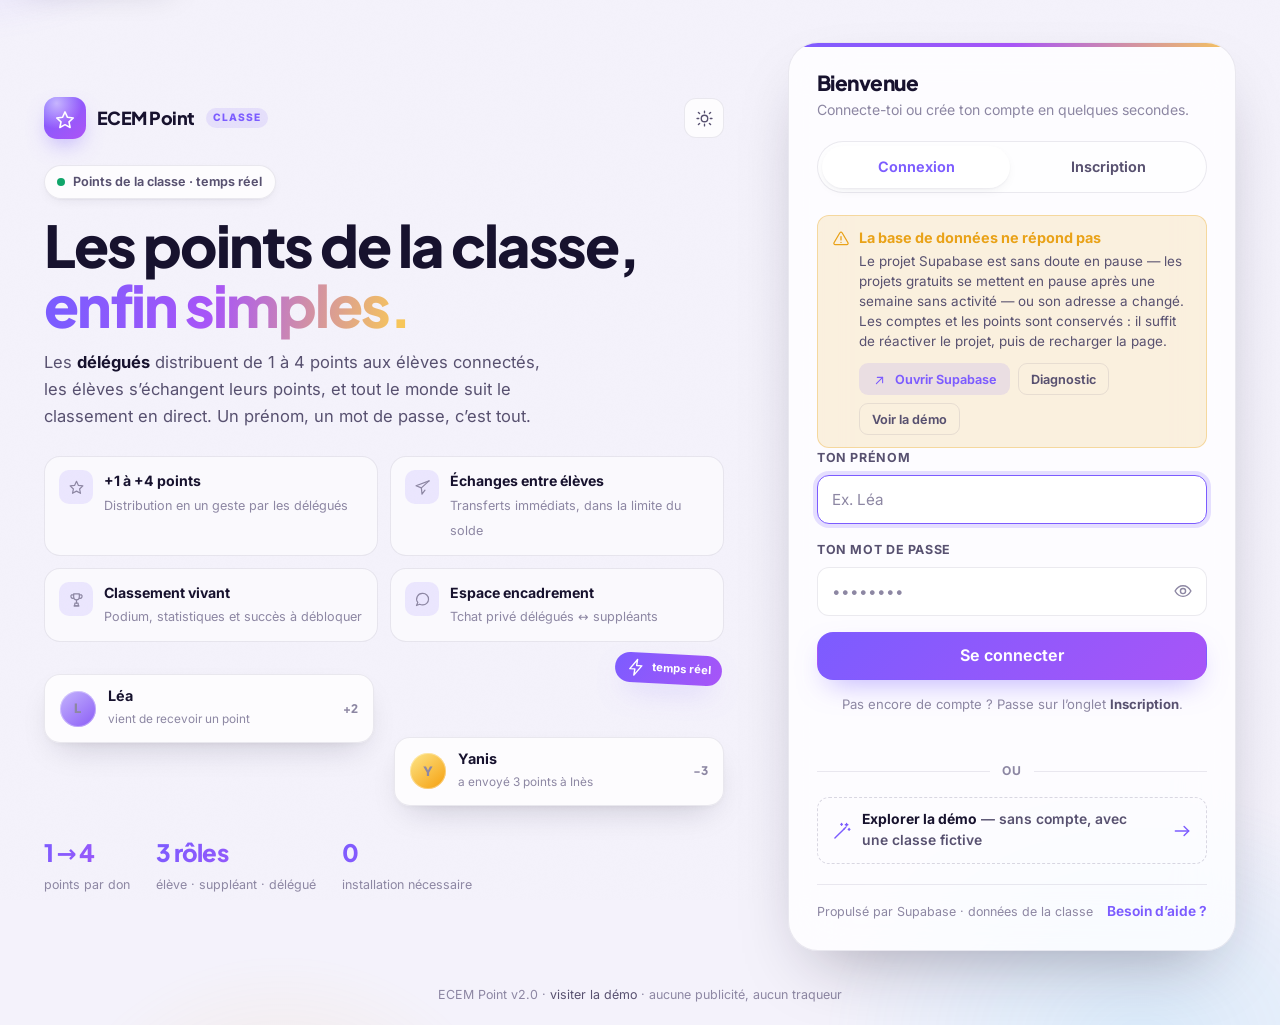
==== index.html @ 2bd84189 "v2.6.0 : onglet Administration (ban, suppression, rôles) + code d'accès admin - 0014 : table admins," ====
<!doctype html>
<html lang="fr">
<head>
<meta charset="utf-8">
<meta name="viewport" content="width=device-width, initial-scale=1, viewport-fit=cover">
<meta name="description" content="ECEM Point — les points de la classe, gérés par les délégués et les suppléants. Connexion et inscription.">
<meta name="theme-color" content="#f6f5fb">
<title>ECEM Point · Connexion</title>
<link rel="manifest" href="manifest.webmanifest?v=2.6.0">
<link rel="icon" href="assets/icons/icon.svg" type="image/svg+xml">
<link rel="icon" href="assets/icons/favicon-32.png" sizes="32x32" type="image/png">
<link rel="apple-touch-icon" href="assets/icons/apple-touch-icon.png">
<link rel="preload" href="assets/fonts/inter-latin-wght.woff2" as="font" type="font/woff2" crossorigin>
<link rel="preload" href="assets/fonts/jakarta-latin-wght.woff2" as="font" type="font/woff2" crossorigin>
<link rel="stylesheet" href="assets/css/style.css?v=2.6.0">
<script>
  /* Thème appliqué avant le premier rendu : pas de flash blanc. */
  (function () {
    try {
      var stored = localStorage.getItem('ecem-theme');
      var mode = stored ? JSON.parse(stored) : 'auto';
      var dark = mode === 'dark' || (mode !== 'light' &&
        window.matchMedia('(prefers-color-scheme: dark)').matches);
      document.documentElement.setAttribute('data-theme', dark ? 'dark' : 'light');
      document.documentElement.setAttribute('data-theme-mode', mode);
    } catch (e) {}
  })();
</script>
</head>

<body class="page-auth">
<a class="skip-link" href="#auth-panel">Aller au formulaire</a>

<div class="auth-wrap">

  <!-- ================================================================== -->
  <!-- Présentation                                                       -->
  <!-- ================================================================== -->
  <aside class="auth-aside">
    <div class="row row--between">
      <a class="brand" href="index.html" aria-label="ECEM Point, accueil">
        <span class="brand-mark" aria-hidden="true"><span data-icon="star"></span></span>
        <span class="brand-name">ECEM&nbsp;Point</span>
        <span class="brand-badge">classe</span>
      </a>
      <button type="button" class="icon-btn" id="btn-theme" aria-label="Changer de thème" title="Thème clair / sombre">
        <span data-icon="sun"></span>
      </button>
    </div>

    <div>
      <span class="auth-eyebrow">
        <span class="live-dot" aria-hidden="true"></span>
        Points de la classe · temps réel
      </span>

      <h1 class="auth-title" style="margin-top:16px">
        Les points de la classe,<br>
        <span class="gradient-text">enfin simples.</span>
      </h1>

      <p class="auth-lede" style="margin-top:14px">
        Les <strong>délégués</strong> distribuent de 1 à 4 points aux élèves connectés,
        les élèves s’échangent leurs points, et tout le monde suit le classement
        en direct. Un prénom, un mot de passe, c’est tout.
      </p>
    </div>

    <div class="auth-features">
      <div class="auth-feature">
        <span class="f-ico" aria-hidden="true"><span data-icon="star"></span></span>
        <div>
          <b>+1 à +4 points</b>
          <span>Distribution en un geste par les délégués</span>
        </div>
      </div>
      <div class="auth-feature">
        <span class="f-ico" aria-hidden="true"><span data-icon="send"></span></span>
        <div>
          <b>Échanges entre élèves</b>
          <span>Transferts immédiats, dans la limite du solde</span>
        </div>
      </div>
      <div class="auth-feature">
        <span class="f-ico" aria-hidden="true"><span data-icon="trophy"></span></span>
        <div>
          <b>Classement vivant</b>
          <span>Podium, statistiques et succès à débloquer</span>
        </div>
      </div>
      <div class="auth-feature">
        <span class="f-ico" aria-hidden="true"><span data-icon="chat"></span></span>
        <div>
          <b>Espace encadrement</b>
          <span>Tchat privé délégués ↔ suppléants</span>
        </div>
      </div>
    </div>

    <div class="auth-showcase" aria-hidden="true">
      <span class="showcase-badge">
        <span data-icon="zap"></span> temps réel
      </span>
      <div class="showcase-card">
        <span class="avatar" style="background:linear-gradient(140deg,#c4b5fd,#8b5cf6)">L</span>
        <div>
          <b>Léa</b>
          <span>vient de recevoir un point</span>
        </div>
        <span class="showcase-pts">+2</span>
      </div>
      <div class="showcase-card">
        <span class="avatar" style="background:linear-gradient(140deg,#fde68a,#f59e0b)">Y</span>
        <div>
          <b>Yanis</b>
          <span>a envoyé 3 points à Inès</span>
        </div>
        <span class="showcase-pts">−3</span>
      </div>
    </div>

    <div class="auth-stats">
      <div class="auth-stat"><b>1 → 4</b><span>points par don</span></div>
      <div class="auth-stat"><b>3 rôles</b><span>élève · suppléant · délégué</span></div>
      <div class="auth-stat"><b>0</b><span>installation nécessaire</span></div>
    </div>
  </aside>

  <!-- ================================================================== -->
  <!-- Connexion / inscription                                            -->
  <!-- ================================================================== -->
  <section class="auth-panel" id="auth-panel" aria-labelledby="panel-title">
    <div class="auth-panel-head">
      <h2 id="panel-title">Bienvenue</h2>
      <p>Connecte-toi ou crée ton compte en quelques secondes.</p>
    </div>

    <div class="tabs" role="tablist" aria-label="Connexion ou inscription">
      <button type="button" id="tab-login" class="tab is-active" role="tab"
              aria-selected="true" aria-controls="form-login">Connexion</button>
      <button type="button" id="tab-signup" class="tab" role="tab"
              aria-selected="false" aria-controls="form-signup">Inscription</button>
    </div>

    <!-- État de la base de données (masqué si tout va bien) -->
    <div id="backend-alert" class="is-hidden" aria-live="polite"></div>

    <!-- ---------------- Connexion ---------------- -->
    <form id="form-login" class="auth-form" novalidate>
      <div class="field">
        <label for="login-prenom">Ton prénom</label>
        <input id="login-prenom" name="prenom" type="text" autocomplete="username"
               placeholder="Ex. Léa" maxlength="24" required>
      </div>

      <div class="field">
        <label for="login-password">Ton mot de passe</label>
        <div class="field-with-eye">
          <input id="login-password" name="password" type="password"
                 autocomplete="current-password" placeholder="••••••••" required>
          <button type="button" class="eye" data-target="login-password"
                  aria-label="Afficher le mot de passe"><span data-icon="eye"></span></button>
        </div>
      </div>

      <button type="submit" class="btn btn-primary btn-block btn-lg" id="btn-login">
        <span class="btn-label">Se connecter</span>
      </button>

      <p class="hint" style="text-align:center;margin-top:14px">
        Pas encore de compte&nbsp;? Passe sur l’onglet <strong>Inscription</strong>.
      </p>
    </form>

    <!-- ---------------- Inscription ---------------- -->
    <form id="form-signup" class="auth-form is-hidden" novalidate>
      <div class="field">
        <label for="signup-prenom">Ton prénom</label>
        <input id="signup-prenom" name="prenom" type="text" autocomplete="nickname"
               placeholder="Ex. Yanis" maxlength="24" required>
        <p class="hint">Il est unique dans la classe&nbsp;: c’est ton identifiant de connexion.</p>
      </div>

      <fieldset class="role-picker field">
        <legend>Je m’inscris comme</legend>
        <div class="role-grid">
          <label class="role-option">
            <input type="radio" name="role" value="eleve" checked>
            <span class="role-ico" aria-hidden="true"><span data-icon="user"></span></span>
            <span class="role-body">
              <span class="role-title">Élève</span>
              <span class="role-sub">reçoit, envoie et échange des points</span>
            </span>
          </label>

          <label class="role-option">
            <input type="radio" name="role" value="suppleant">
            <span class="role-ico" aria-hidden="true"><span data-icon="shield"></span></span>
            <span class="role-body">
              <span class="role-title">Suppléant</span>
              <span class="role-sub">suivi de la classe + tchat de l’encadrement</span>
            </span>
          </label>

          <label class="role-option">
            <input type="radio" name="role" value="delegue">
            <span class="role-ico" aria-hidden="true"><span data-icon="crown"></span></span>
            <span class="role-body">
              <span class="role-title">Délégué</span>
              <span class="role-sub">donne et retire les points + tchat</span>
            </span>
          </label>
        </div>
      </fieldset>

      <div class="field">
        <label for="signup-password" id="signup-password-label">Mot de passe</label>
        <div class="field-with-eye">
          <input id="signup-password" name="password" type="password"
                 autocomplete="new-password" placeholder="••••••••" minlength="6" required>
          <button type="button" class="eye" data-target="signup-password"
                  aria-label="Afficher le mot de passe"><span data-icon="eye"></span></button>
        </div>
        <div class="strength" id="signup-strength" aria-hidden="true">
          <span></span><span></span><span></span><span></span>
        </div>
        <p class="hint" id="signup-password-help">
          Choisis un mot de passe de 6&nbsp;caractères minimum.
        </p>
      </div>

      <div id="signup-staff-note" class="notice is-hidden">
        <span data-icon="key" aria-hidden="true"></span>
        <span>
          <strong>Compte à responsabilité.</strong>
          Le mot de passe attendu ici est le <span id="signup-staff-word">code</span>
          confidentiel remis par la classe. Il peut servir à <strong>plusieurs
          personnes</strong> et devient aussi ton mot de passe personnel.
        </span>
      </div>

      <button type="submit" class="btn btn-primary btn-block btn-lg" id="btn-signup">
        <span class="btn-label">Créer mon compte</span>
      </button>
    </form>

    <!-- Erreur / information -->
    <div id="auth-alert" class="alert alert--info is-hidden" role="alert" aria-live="polite"></div>

    <p class="auth-status" id="auth-status" aria-live="polite"></p>

    <div class="auth-divider">ou</div>

    <button type="button" class="auth-demo" id="btn-demo">
      <span data-icon="wand" aria-hidden="true"></span>
      <span><b>Explorer la démo</b> — sans compte, avec une classe fictive</span>
      <span class="spacer"></span>
      <span data-icon="arrow-right" aria-hidden="true"></span>
    </button>

    <div class="auth-foot">
      <span>Propulsé par Supabase · données de la classe</span>
      <button type="button" class="link" id="btn-help">Besoin d’aide&nbsp;?</button>
    </div>
  </section>
</div>

<p class="auth-copy">
  ECEM Point v2.0 · <a href="app.html?demo=1">visiter la démo</a> · aucune publicité, aucun traqueur
</p>

<noscript>
  <p style="padding:24px;font-family:system-ui">Ce site a besoin de JavaScript.</p>
</noscript>

<script src="assets/vendor/supabase.js?v=2.6.0"></script>
<script src="assets/js/config.js?v=2.6.0"></script>
<script src="assets/js/health.js?v=2.6.0"></script>
<script src="assets/js/theme.js?v=2.6.0"></script>
<script src="assets/js/icons.js?v=2.6.0"></script>
<script src="assets/js/ui.js?v=2.6.0"></script>
<script src="assets/js/db.js?v=2.6.0"></script>
<script src="assets/js/auth.js?v=2.6.0"></script>
<script src="assets/js/pwa.js?v=2.6.0"></script>
</body>
</html>
---- assets/css/style.css ----
/* ============================================================================
 * ECEM Point — feuille de style unique (v2)
 * ----------------------------------------------------------------------------
 * Design system maison : polices variables locales, thème clair / sombre,
 * surfaces en verre, dégradés doux, micro-animations. Aucun framework.
 *
 *  1. Polices                 8. Coquille de l'application
 *  2. Jetons de design        9. Tableau de bord
 *  3. Base                   10. Liste d'élèves
 *  4. Utilitaires            11. Classement
 *  5. Boutons & contrôles    12. Statistiques & graphiques
 *  6. Champs                 13. Succès
 *  7. Page de connexion      14. Historique · 15. Tchat · 16. Profil
 *                            17. Modales, toasts, palette · 18. Responsive
 * ==========================================================================*/

/* --------------------------------------------------------------------------
 * 1. Polices
 * ----------------------------------------------------------------------- */
@font-face {
  font-family: 'Inter';
  font-style: normal;
  font-weight: 100 900;
  font-display: swap;
  src: url('../fonts/inter-latin-wght.woff2') format('woff2');
  unicode-range: U+0000-00FF, U+0131, U+0152-0153, U+02BB-02BC, U+02C6, U+02DA,
    U+02DC, U+0304, U+0308, U+0329, U+2000-206F, U+20AC, U+2122, U+2191, U+2193,
    U+2212, U+2215, U+FEFF, U+FFFD;
}
@font-face {
  font-family: 'Inter';
  font-style: normal;
  font-weight: 100 900;
  font-display: swap;
  src: url('../fonts/inter-latin-ext-wght.woff2') format('woff2');
  unicode-range: U+0100-02BA, U+02BD-02C5, U+02C7-02CC, U+02CE-02D7, U+02DD-02FF,
    U+0304, U+0308, U+0329, U+1D00-1DBF, U+1E00-1E9F, U+1EF2-1EFF, U+2020,
    U+20A0-20AB, U+20AD-20C0, U+2113, U+2C60-2C7F, U+A720-A7FF;
}
@font-face {
  font-family: 'Jakarta';
  font-style: normal;
  font-weight: 200 800;
  font-display: swap;
  src: url('../fonts/jakarta-latin-wght.woff2') format('woff2');
  unicode-range: U+0000-00FF, U+0131, U+0152-0153, U+02BB-02BC, U+02C6, U+02DA,
    U+02DC, U+0304, U+0308, U+0329, U+2000-206F, U+20AC, U+2122, U+2191, U+2193,
    U+2212, U+2215, U+FEFF, U+FFFD;
}
@font-face {
  font-family: 'Jakarta';
  font-style: normal;
  font-weight: 200 800;
  font-display: swap;
  src: url('../fonts/jakarta-latin-ext-wght.woff2') format('woff2');
  unicode-range: U+0100-02BA, U+02BD-02C5, U+02C7-02CC, U+02CE-02D7, U+02DD-02FF,
    U+0304, U+0308, U+0329, U+1D00-1DBF, U+1E00-1E9F, U+1EF2-1EFF, U+2020,
    U+20A0-20AB, U+20AD-20C0, U+2113, U+2C60-2C7F, U+A720-A7FF;
}

/* --------------------------------------------------------------------------
 * 2. Jetons de design
 * ----------------------------------------------------------------------- */
:root {
  --font-sans: 'Inter', system-ui, -apple-system, 'Segoe UI', Roboto, 'Helvetica Neue', Arial, sans-serif;
  --font-display: 'Jakarta', 'Inter', system-ui, -apple-system, 'Segoe UI', sans-serif;

  --bg: #f4f2fb;
  --bg-deep: #ece9f8;
  --surface: rgba(255, 255, 255, .78);
  --surface-solid: #ffffff;
  --surface-2: rgba(255, 255, 255, .55);
  --surface-3: rgba(247, 245, 255, .9);
  --border: rgba(34, 24, 76, .09);
  --border-strong: rgba(34, 24, 76, .16);

  --text: #17122e;
  --text-soft: #585170;
  --text-faint: #8d87a3;

  --accent: #7c5cff;
  --accent-2: #a855f7;
  --accent-3: #38bdf8;
  --accent-soft: rgba(124, 92, 255, .12);
  --accent-softer: rgba(124, 92, 255, .07);
  --accent-ink: #ffffff;

  --gold: #e9a218;
  --gold-bright: #f7c65a;
  --gold-soft: rgba(233, 162, 24, .14);

  --green: #10a56a;
  --green-soft: rgba(16, 165, 106, .12);
  --red: #e5484d;
  --red-soft: rgba(229, 72, 77, .11);
  --blue: #2f7de1;
  --blue-soft: rgba(47, 125, 225, .11);
  --rose: #e8558f;
  --rose-soft: rgba(232, 85, 143, .12);

  --radius-xs: 9px;
  --radius-sm: 12px;
  --radius: 16px;
  --radius-lg: 22px;
  --radius-xl: 30px;
  --radius-full: 999px;

  --shadow-xs: 0 1px 2px rgba(23, 18, 46, .05);
  --shadow-sm: 0 1px 2px rgba(23, 18, 46, .04), 0 4px 14px -6px rgba(23, 18, 46, .12);
  --shadow: 0 2px 4px rgba(23, 18, 46, .03), 0 14px 34px -14px rgba(23, 18, 46, .22);
  --shadow-lg: 0 30px 70px -28px rgba(23, 18, 46, .38);
  --shadow-accent: 0 12px 30px -12px rgba(124, 92, 255, .6);
  --ring: 0 0 0 4px rgba(124, 92, 255, .18);

  --sidebar-w: 274px;
  --max-w: 1220px;
  --ease: cubic-bezier(.22, .8, .32, 1);
  --ease-out: cubic-bezier(.16, 1, .3, 1);

  --skel: rgba(23, 18, 46, .07);
  color-scheme: light;
}

[data-theme="dark"] {
  --bg: #080714;
  --bg-deep: #0d0b1d;
  --surface: rgba(24, 21, 45, .72);
  --surface-solid: #15122b;
  --surface-2: rgba(32, 28, 58, .55);
  --surface-3: rgba(30, 26, 54, .8);
  --border: rgba(255, 255, 255, .08);
  --border-strong: rgba(255, 255, 255, .16);

  --text: #f3f0ff;
  --text-soft: #a9a3c6;
  --text-faint: #7d769e;

  --accent: #9d80ff;
  --accent-2: #c084fc;
  --accent-3: #4cc9f0;
  --accent-soft: rgba(157, 128, 255, .16);
  --accent-softer: rgba(157, 128, 255, .08);

  --gold: #f6bd52;
  --gold-bright: #ffd479;
  --gold-soft: rgba(246, 189, 82, .14);

  --green: #34d399;
  --green-soft: rgba(52, 211, 153, .13);
  --red: #fb7185;
  --red-soft: rgba(251, 113, 133, .13);
  --blue: #60a5fa;
  --blue-soft: rgba(96, 165, 250, .13);
  --rose: #f472b6;
  --rose-soft: rgba(244, 114, 182, .13);

  --shadow-xs: 0 1px 2px rgba(0, 0, 0, .4);
  --shadow-sm: 0 1px 2px rgba(0, 0, 0, .3), 0 6px 18px -8px rgba(0, 0, 0, .6);
  --shadow: 0 18px 40px -18px rgba(0, 0, 0, .8);
  --shadow-lg: 0 40px 80px -30px rgba(0, 0, 0, .9);
  --shadow-accent: 0 16px 34px -16px rgba(157, 128, 255, .7);
  --ring: 0 0 0 4px rgba(157, 128, 255, .22);
  --skel: rgba(255, 255, 255, .07);
  color-scheme: dark;
}

/* --------------------------------------------------------------------------
 * 3. Base
 * ----------------------------------------------------------------------- */
*, *::before, *::after { box-sizing: border-box; }

html { -webkit-text-size-adjust: 100%; scroll-behavior: smooth; }

html, body { margin: 0; padding: 0; min-height: 100%; }

body {
  font-family: var(--font-sans);
  font-size: 16px;
  line-height: 1.55;
  color: var(--text);
  background: var(--bg);
  -webkit-font-smoothing: antialiased;
  -moz-osx-font-smoothing: grayscale;
  text-rendering: optimizeLegibility;
  overflow-x: hidden;
}

/* Aurore de fond, très discrète, qui respire lentement. */
body::before {
  content: "";
  position: fixed;
  inset: -20vmax;
  z-index: -2;
  background:
    radial-gradient(38vmax 30vmax at 12% 4%, rgba(124, 92, 255, .30), transparent 62%),
    radial-gradient(34vmax 28vmax at 88% 0%, rgba(236, 72, 153, .16), transparent 60%),
    radial-gradient(40vmax 32vmax at 78% 92%, rgba(56, 189, 248, .14), transparent 62%),
    radial-gradient(30vmax 26vmax at 30% 100%, rgba(245, 185, 74, .14), transparent 60%);
  filter: blur(6px);
  animation: aurora 26s ease-in-out infinite alternate;
  pointer-events: none;
}

[data-theme="dark"] body::before {
  background:
    radial-gradient(38vmax 30vmax at 10% 0%, rgba(109, 74, 255, .34), transparent 62%),
    radial-gradient(34vmax 28vmax at 92% 4%, rgba(192, 38, 211, .20), transparent 60%),
    radial-gradient(40vmax 32vmax at 80% 96%, rgba(14, 165, 233, .16), transparent 62%),
    radial-gradient(30vmax 26vmax at 26% 100%, rgba(245, 158, 11, .10), transparent 60%);
}

/* Grain léger : casse les dégradés et donne de la matière. */
body::after {
  content: "";
  position: fixed;
  inset: 0;
  z-index: -1;
  pointer-events: none;
  opacity: .30;
  background-image: url("data:image/svg+xml,%3Csvg xmlns='http://www.w3.org/2000/svg' width='140' height='140'%3E%3Cfilter id='n'%3E%3CfeTurbulence type='fractalNoise' baseFrequency='.85' numOctaves='2' stitchTiles='stitch'/%3E%3CfeColorMatrix type='saturate' values='0'/%3E%3C/filter%3E%3Crect width='140' height='140' filter='url(%23n)' opacity='.045'/%3E%3C/svg%3E");
}

@keyframes aurora {
  0%   { transform: translate3d(0, 0, 0) scale(1); }
  50%  { transform: translate3d(2%, -1.5%, 0) scale(1.05); }
  100% { transform: translate3d(-2%, 1.5%, 0) scale(1.02); }
}

h1, h2, h3, h4 {
  margin: 0;
  font-family: var(--font-display);
  line-height: 1.16;
  letter-spacing: -.025em;
  font-weight: 800;
  text-wrap: balance;
}

p { margin: 0; }
a { color: var(--accent); text-decoration: none; }
a:hover { text-decoration: underline; text-underline-offset: 3px; }
img, svg { vertical-align: middle; }
button, input, select, textarea { font: inherit; color: inherit; }
ul, ol { margin: 0; padding: 0; list-style: none; }

::selection { background: var(--accent); color: #fff; }

:focus-visible {
  outline: 2px solid var(--accent);
  outline-offset: 2px;
  border-radius: 6px;
}

/* Barres de défilement discrètes */
* { scrollbar-width: thin; scrollbar-color: var(--border-strong) transparent; }
*::-webkit-scrollbar { width: 10px; height: 10px; }
*::-webkit-scrollbar-thumb {
  background: var(--border-strong);
  border-radius: 99px;
  border: 3px solid transparent;
  background-clip: content-box;
}
*::-webkit-scrollbar-track { background: transparent; }

/* --------------------------------------------------------------------------
 * 4. Utilitaires
 * ----------------------------------------------------------------------- */
.ico { flex: none; display: inline-block; }

.is-hidden, [hidden] { display: none !important; }

.sr-only {
  position: absolute; width: 1px; height: 1px; padding: 0; margin: -1px;
  overflow: hidden; clip: rect(0 0 0 0); white-space: nowrap; border: 0;
}

.skip-link {
  position: absolute; left: 12px; top: -60px; z-index: 999;
  background: var(--surface-solid); color: var(--text);
  border: 1px solid var(--border); border-radius: var(--radius-sm);
  padding: 10px 16px; box-shadow: var(--shadow); transition: top .2s var(--ease);
}
.skip-link:focus { top: 12px; }

.gradient-text {
  background: linear-gradient(100deg, var(--accent) 6%, var(--accent-2) 46%, var(--gold-bright) 96%);
  -webkit-background-clip: text;
  background-clip: text;
  color: transparent;
}

.sub { color: var(--text-soft); font-size: .94rem; }
.faint { color: var(--text-faint); font-size: .84rem; }
.tnum { font-variant-numeric: tabular-nums; }
.nowrap { white-space: nowrap; }
.center { text-align: center; }
.muted { color: var(--text-faint); }

.row { display: flex; align-items: center; gap: 10px; flex-wrap: wrap; }
.row--between { justify-content: space-between; }
.stack { display: grid; gap: 16px; }
.spacer { flex: 1 1 auto; }

.grid { display: grid; gap: 18px; }
.grid--2 { grid-template-columns: repeat(auto-fit, minmax(300px, 1fr)); }
.grid--3 { grid-template-columns: repeat(auto-fit, minmax(240px, 1fr)); }
.grid--4 { grid-template-columns: repeat(auto-fit, minmax(190px, 1fr)); }

.reveal { animation: rise .5s var(--ease-out) both; }
.reveal:nth-child(2) { animation-delay: .04s; }
.reveal:nth-child(3) { animation-delay: .08s; }
.reveal:nth-child(4) { animation-delay: .12s; }
.reveal:nth-child(5) { animation-delay: .16s; }
.reveal:nth-child(6) { animation-delay: .2s; }

@keyframes rise {
  from { opacity: 0; transform: translateY(12px); }
  to   { opacity: 1; transform: translateY(0); }
}
@keyframes pop {
  0% { transform: scale(1); }
  35% { transform: scale(1.16); }
  100% { transform: scale(1); }
}
.is-popping { animation: pop .55s var(--ease-out); }

@keyframes spin { to { transform: rotate(360deg); } }
@keyframes pulse-ring {
  0%   { box-shadow: 0 0 0 0 rgba(16, 165, 106, .55); }
  70%  { box-shadow: 0 0 0 7px rgba(16, 165, 106, 0); }
  100% { box-shadow: 0 0 0 0 rgba(16, 165, 106, 0); }
}
@keyframes shimmer {
  from { background-position: -220% 0; }
  to   { background-position: 220% 0; }
}
@keyframes float-y {
  0%, 100% { transform: translateY(0); }
  50%      { transform: translateY(-9px); }
}

/* --------------------------------------------------------------------------
 * 5. Boutons & contrôles
 * ----------------------------------------------------------------------- */
.btn {
  --btn-bg: var(--surface-solid);
  --btn-fg: var(--text);
  --btn-bd: var(--border);
  appearance: none;
  display: inline-flex;
  align-items: center;
  justify-content: center;
  gap: 8px;
  border: 1px solid var(--btn-bd);
  background: var(--btn-bg);
  color: var(--btn-fg);
  border-radius: var(--radius-sm);
  padding: 11px 18px;
  font-weight: 650;
  font-size: .92rem;
  line-height: 1.1;
  cursor: pointer;
  white-space: nowrap;
  transition: transform .16s var(--ease), box-shadow .2s var(--ease),
              background .2s var(--ease), border-color .2s var(--ease), opacity .2s;
  -webkit-tap-highlight-color: transparent;
}
.btn:hover:not(:disabled) { transform: translateY(-1px); box-shadow: var(--shadow); }
.btn:active:not(:disabled) { transform: translateY(0) scale(.985); }
.btn:disabled { opacity: .45; cursor: not-allowed; }
.btn .ico { width: 18px; height: 18px; }

.btn-primary {
  --btn-bg: linear-gradient(135deg, var(--accent) 0%, var(--accent-2) 100%);
  --btn-fg: #fff;
  --btn-bd: transparent;
  box-shadow: var(--shadow-accent);
}
.btn-primary:hover:not(:disabled) {
  filter: brightness(1.06) saturate(1.05);
  box-shadow: 0 18px 36px -14px rgba(124, 92, 255, .7);
}

.btn-gold {
  --btn-bg: linear-gradient(135deg, var(--gold-bright), var(--gold));
  --btn-fg: #3a2604;
  --btn-bd: transparent;
  box-shadow: 0 10px 26px -12px rgba(233, 162, 24, .7);
}
.btn-soft {
  --btn-bg: var(--accent-soft);
  --btn-fg: var(--accent);
  --btn-bd: transparent;
}
.btn-soft:hover:not(:disabled) { background: var(--accent-soft); box-shadow: var(--shadow-sm); }
.btn-ghost {
  --btn-bg: transparent;
  --btn-bd: var(--border);
  --btn-fg: var(--text-soft);
}
.btn-ghost:hover:not(:disabled) { background: var(--surface-2); color: var(--text); }
.btn-danger {
  --btn-bg: var(--red);
  --btn-fg: #fff;
  --btn-bd: transparent;
}
.btn-danger:hover:not(:disabled) { box-shadow: 0 14px 30px -14px rgba(229, 72, 77, .7); }
.btn-block { width: 100%; }
.btn-sm { padding: 8px 13px; font-size: .84rem; border-radius: var(--radius-xs); }
.btn-lg { padding: 14px 24px; font-size: 1rem; border-radius: var(--radius); }
.btn.is-busy { pointer-events: none; opacity: .7; }
.btn.is-busy::after {
  content: "";
  width: 15px; height: 15px; border-radius: 50%;
  border: 2px solid currentColor; border-top-color: transparent;
  animation: spin .7s linear infinite;
}

.icon-btn {
  display: inline-grid;
  place-items: center;
  width: 40px; height: 40px;
  border: 1px solid var(--border);
  background: var(--surface);
  color: var(--text-soft);
  border-radius: var(--radius-sm);
  cursor: pointer;
  transition: all .18s var(--ease);
  position: relative;
  flex: none;
}
.icon-btn:hover { color: var(--text); background: var(--surface-solid); box-shadow: var(--shadow-sm); transform: translateY(-1px); }
.icon-btn:active { transform: translateY(0) scale(.96); }
.icon-btn .ico { width: 19px; height: 19px; }

.link {
  border: 0; background: none; padding: 0; cursor: pointer;
  color: var(--accent); font-weight: 650; font-size: .86rem;
  display: inline-flex; align-items: center; gap: 4px;
}
.link:hover { text-decoration: underline; text-underline-offset: 3px; }

/* Pastilles */
.pill {
  display: inline-flex; align-items: center; gap: 6px;
  border-radius: var(--radius-full);
  padding: 4px 11px;
  font-size: .76rem; font-weight: 700; letter-spacing: .01em;
  background: var(--accent-soft); color: var(--accent);
  border: 1px solid transparent;
  white-space: nowrap;
}
.pill .ico { width: 14px; height: 14px; }
.pill--gold { background: var(--gold-soft); color: var(--gold); }
.pill--green { background: var(--green-soft); color: var(--green); }
.pill--red { background: var(--red-soft); color: var(--red); }
.pill--blue { background: var(--blue-soft); color: var(--blue); }
.pill--muted { background: var(--surface-2); color: var(--text-faint); border-color: var(--border); }
.pill--ghost { background: transparent; border-color: var(--border); color: var(--text-soft); }

.role {
  display: inline-flex; align-items: center; gap: 5px;
  font-size: .72rem; font-weight: 700; letter-spacing: .04em; text-transform: uppercase;
  padding: 3px 9px; border-radius: var(--radius-full); white-space: nowrap;
}
.role--eleve     { background: var(--blue-soft);  color: var(--blue); }
.role--suppleant { background: var(--gold-soft);  color: var(--gold); }
.role--delegue   { background: var(--accent-soft); color: var(--accent); }

/* Avatars */
.avatar {
  width: 42px; height: 42px; flex: none;
  border-radius: 50%;
  display: grid; place-items: center;
  font-weight: 800; font-size: 1rem; line-height: 1;
  letter-spacing: .01em;
  color: #241a4d;
  background: linear-gradient(135deg, #ddd6fe, #a78bfa);
  box-shadow: inset 0 0 0 1px rgba(255, 255, 255, .35);
  user-select: none;
  overflow: hidden;
}

/* Pastille de présence */
.dot {
  width: 8px; height: 8px; border-radius: 50%;
  background: var(--text-faint); opacity: .55;
  display: inline-block; flex: none;
  transition: background .3s ease, opacity .3s ease;
}
.dot.is-online {
  background: var(--green); opacity: 1;
  animation: pulse-ring 2.4s infinite;
}
.presence-label {
  display: inline-flex; align-items: center; gap: 6px;
  font-size: .8rem; color: var(--text-faint);
}

/* Interrupteur */
.switch { display: inline-flex; align-items: center; gap: 10px; cursor: pointer; user-select: none; }
.switch input { position: absolute; opacity: 0; width: 1px; height: 1px; }
.switch-track {
  width: 42px; height: 24px; border-radius: 99px; flex: none;
  background: var(--border-strong); position: relative;
  transition: background .22s var(--ease);
}
.switch-track::after {
  content: ""; position: absolute; top: 3px; left: 3px;
  width: 18px; height: 18px; border-radius: 50%;
  background: #fff; box-shadow: 0 1px 3px rgba(0, 0, 0, .28);
  transition: transform .22s var(--ease);
}
.switch input:checked + .switch-track { background: linear-gradient(135deg, var(--accent), var(--accent-2)); }
.switch input:checked + .switch-track::after { transform: translateX(18px); }
.switch input:focus-visible + .switch-track { box-shadow: var(--ring); }
.switch-label { font-size: .9rem; color: var(--text-soft); }

/* Contrôle segmenté */
.segmented {
  display: inline-flex; gap: 3px; padding: 4px;
  background: var(--surface-2); border: 1px solid var(--border);
  border-radius: var(--radius-sm);
}
.seg-btn {
  border: 0; background: transparent; cursor: pointer;
  padding: 7px 14px; border-radius: 9px;
  font-size: .85rem; font-weight: 650; color: var(--text-soft);
  transition: all .18s var(--ease); white-space: nowrap;
}
.seg-btn:hover { color: var(--text); }
.seg-btn.is-active {
  background: var(--surface-solid); color: var(--accent);
  box-shadow: var(--shadow-sm);
}

/* Chips */
.chips { display: flex; gap: 8px; flex-wrap: wrap; }
.chip {
  border: 1px solid var(--border);
  background: var(--surface);
  color: var(--text-soft);
  border-radius: var(--radius-full);
  padding: 7px 14px;
  font-size: .85rem; font-weight: 600;
  cursor: pointer;
  transition: all .18s var(--ease);
  display: inline-flex; align-items: center; gap: 6px;
}
.chip:hover { color: var(--text); border-color: var(--border-strong); transform: translateY(-1px); }
.chip.is-active {
  background: var(--accent); border-color: transparent; color: #fff;
  box-shadow: var(--shadow-accent);
}
.chip .count {
  font-size: .72rem; padding: 1px 6px; border-radius: 99px;
  background: rgba(0, 0, 0, .08); font-variant-numeric: tabular-nums;
}
.chip.is-active .count { background: rgba(255, 255, 255, .22); }

/* --------------------------------------------------------------------------
 * 6. Champs
 * ----------------------------------------------------------------------- */
.field { display: grid; gap: 7px; margin-bottom: 16px; }
.field > label, .field > legend, .label {
  display: block;
  font-size: .78rem;
  font-weight: 700;
  letter-spacing: .05em;
  text-transform: uppercase;
  color: var(--text-soft);
}
.field-row { display: grid; grid-template-columns: 1fr 1fr; gap: 14px; }

input[type="text"], input[type="password"], input[type="search"],
input[type="number"], input[type="email"], select, textarea {
  width: 100%;
  padding: 12px 14px;
  background: var(--surface-solid);
  border: 1.5px solid var(--border);
  border-radius: var(--radius-sm);
  color: var(--text);
  font-size: .95rem;
  transition: border-color .18s var(--ease), box-shadow .18s var(--ease), background .18s;
  -webkit-appearance: none;
  appearance: none;
}
[data-theme="dark"] input, [data-theme="dark"] select, [data-theme="dark"] textarea {
  background: rgba(255, 255, 255, .04);
}
input::placeholder, textarea::placeholder { color: var(--text-faint); }
input:hover:not(:focus), select:hover:not(:focus), textarea:hover:not(:focus) { border-color: var(--border-strong); }
input:focus, select:focus, textarea:focus {
  outline: none;
  border-color: var(--accent);
  box-shadow: var(--ring);
  background: var(--surface-solid);
}
input[type="number"] { font-variant-numeric: tabular-nums; text-align: center; }
textarea { resize: vertical; min-height: 96px; line-height: 1.5; }

.search {
  position: relative; flex: 1 1 240px; min-width: 180px;
}
.search .ico {
  position: absolute; left: 13px; top: 50%; transform: translateY(-50%);
  width: 17px; height: 17px; color: var(--text-faint); pointer-events: none;
}
.search input { padding-left: 40px; border-radius: var(--radius-full); background: var(--surface); }
.search input:focus { background: var(--surface-solid); }

.field-with-eye { position: relative; }
.field-with-eye input { padding-right: 50px; }
.eye {
  position: absolute; right: 6px; top: 50%; transform: translateY(-50%);
  border: 0; background: transparent; color: var(--text-faint);
  padding: 8px; border-radius: 9px; cursor: pointer; line-height: 0;
  transition: all .16s;
}
.eye:hover { color: var(--accent); background: var(--accent-soft); }

.hint { font-size: .82rem; color: var(--text-faint); }
.hint strong { color: var(--text-soft); }

/* Force du mot de passe */
.strength { display: flex; gap: 4px; margin-top: 8px; }
.strength span {
  height: 4px; flex: 1; border-radius: 99px; background: var(--border);
  transition: background .3s ease;
}
.strength.s1 span:nth-child(1) { background: var(--red); }
.strength.s2 span:nth-child(-n+2) { background: var(--gold); }
.strength.s3 span:nth-child(-n+3) { background: var(--green); }
.strength.s4 span { background: var(--green); }

.notice {
  display: flex; gap: 10px; align-items: flex-start;
  background: var(--gold-soft);
  border: 1px solid rgba(233, 162, 24, .28);
  color: var(--text-soft);
  border-radius: var(--radius-sm);
  padding: 12px 14px;
  font-size: .87rem;
  line-height: 1.5;
}
.notice .ico { color: var(--gold); margin-top: 1px; }
.notice strong { color: var(--text); }

.alert {
  border-radius: var(--radius-sm);
  padding: 12px 14px;
  font-size: .88rem;
  border: 1px solid transparent;
  display: flex; gap: 9px; align-items: flex-start;
}
.alert .ico { margin-top: 2px; flex: none; }
.alert--error { background: var(--red-soft); border-color: rgba(229, 72, 77, .25); color: var(--red); }
.alert--info  { background: var(--blue-soft); border-color: rgba(47, 125, 225, .25); color: var(--blue); }
.alert--ok    { background: var(--green-soft); border-color: rgba(16, 165, 106, .25); color: var(--green); }
.alert--warn  { background: var(--gold-soft); border-color: rgba(233, 162, 24, .32); color: var(--gold); }

.alert-body { display: flex; flex-direction: column; gap: 3px; min-width: 0; }
.alert-title { font-size: .9rem; line-height: 1.35; }
.alert-text { font-size: .84rem; line-height: 1.5; color: var(--text-soft); }
.alert-actions { display: flex; flex-wrap: wrap; gap: 8px; margin-top: 9px; }
.alert-actions .btn { height: 32px; padding: 0 12px; font-size: .79rem; }
.alert-actions .btn .ico { width: 15px; height: 15px; }

/* Diagnostic de connexion (fenêtre) */
.diag {
  border: 1px solid var(--border);
  border-radius: var(--radius-sm);
  overflow: hidden;
  background: var(--surface-2);
}
.diag-row {
  display: flex; align-items: baseline; justify-content: space-between;
  gap: 14px; padding: 9px 13px; font-size: .83rem;
}
.diag-row + .diag-row { border-top: 1px solid var(--border); }
.diag-key { color: var(--text-soft); flex: none; }
.diag-val { font-weight: 600; text-align: right; word-break: break-word; }
.diag-val.is-ok { color: var(--green); }
.diag-val.is-bad { color: var(--red); }
.diag-text { margin-top: 14px; font-size: .87rem; color: var(--text-soft); line-height: 1.55; }
.diag-steps {
  margin: 10px 0 0 18px; padding: 0;
  font-size: .85rem; color: var(--text-soft); line-height: 1.6;
  display: grid; gap: 4px;
}

/* --------------------------------------------------------------------------
 * 7. Surfaces
 * ----------------------------------------------------------------------- */
.card {
  background: var(--surface);
  -webkit-backdrop-filter: blur(18px) saturate(140%);
  backdrop-filter: blur(18px) saturate(140%);
  border: 1px solid var(--border);
  border-radius: var(--radius-lg);
  box-shadow: var(--shadow-sm);
  padding: 22px;
}

.panel {
  background: var(--surface);
  -webkit-backdrop-filter: blur(18px) saturate(140%);
  backdrop-filter: blur(18px) saturate(140%);
  border: 1px solid var(--border);
  border-radius: var(--radius-lg);
  box-shadow: var(--shadow-sm);
  overflow: hidden;
}
.panel-head {
  display: flex; align-items: center; gap: 12px; justify-content: space-between;
  padding: 18px 22px 12px;
}
.panel-head--bordered { border-bottom: 1px solid var(--border); padding-bottom: 16px; }
.panel-title {
  display: flex; align-items: center; gap: 9px;
  font-family: var(--font-display);
  font-size: 1.02rem; font-weight: 800; letter-spacing: -.02em;
}
.panel-title .ico { color: var(--accent); width: 19px; height: 19px; }
.panel-sub { font-size: .84rem; color: var(--text-faint); margin-top: 2px; }
.panel-body { padding: 0 22px 20px; }
.panel-body--flush { padding: 0 8px 10px; }

.view-head { margin-bottom: 22px; display: flex; align-items: flex-end; justify-content: space-between; gap: 16px; flex-wrap: wrap; }
.view-head h2 { font-size: clamp(1.5rem, 2.6vw, 2rem); }
.view-head .sub { margin-top: 4px; max-width: 60ch; }

.empty {
  text-align: center;
  padding: 46px 22px;
  color: var(--text-faint);
  border: 1.5px dashed var(--border-strong);
  border-radius: var(--radius-lg);
  background: var(--surface-2);
  display: grid; gap: 8px; justify-items: center;
}
.empty-ico {
  width: 52px; height: 52px; border-radius: 50%;
  display: grid; place-items: center;
  background: var(--accent-soft); color: var(--accent);
  margin-bottom: 4px;
}
.empty-ico .ico { width: 24px; height: 24px; }
.empty-title { font-weight: 750; color: var(--text); font-size: .98rem; }
.empty-text { font-size: .9rem; max-width: 46ch; }

.skeleton {
  border-radius: var(--radius-lg);
  background: linear-gradient(100deg, var(--skel) 20%, transparent 40%, var(--skel) 60%);
  background-size: 220% 100%;
  animation: shimmer 1.5s linear infinite;
}
.sk-line { height: 12px; border-radius: 99px; margin-bottom: 10px; }
.sk-line.w40 { width: 40%; }
.sk-line.w60 { width: 60%; }
.sk-line.w80 { width: 80%; }
.sk-block { height: 92px; }
.sk-card { height: 150px; }

/* --------------------------------------------------------------------------
 * 8. Page de connexion
 * ----------------------------------------------------------------------- */
.page-auth {
  min-height: 100vh;
  min-height: 100dvh;
  color: var(--text);
}

.auth-wrap {
  width: min(1240px, 100%);
  margin: 0 auto;
  padding: 42px 24px 34px;
  display: grid;
  grid-template-columns: minmax(0, 1.08fr) minmax(0, 448px);
  gap: clamp(28px, 5vw, 68px);
  align-items: center;
  min-height: calc(100vh - 58px);
  min-height: calc(100dvh - 58px);
}

.auth-aside { display: grid; gap: 26px; align-content: center; }

.brand {
  display: inline-flex; align-items: center; gap: 11px;
  color: inherit; text-decoration: none;
}
.brand:hover { text-decoration: none; }
.brand-mark {
  width: 42px; height: 42px; border-radius: 13px;
  display: grid; place-items: center;
  background: linear-gradient(140deg, var(--accent) 10%, var(--accent-2) 90%);
  color: #fff;
  box-shadow: 0 10px 24px -10px rgba(124, 92, 255, .8);
  flex: none;
  position: relative;
  overflow: hidden;
}
.brand-mark::after {
  content: ""; position: absolute; inset: 0;
  background: radial-gradient(circle at 30% 15%, rgba(255, 255, 255, .55), transparent 55%);
}
.brand-mark .ico { width: 22px; height: 22px; position: relative; z-index: 1; }
.brand-name {
  font-family: var(--font-display);
  font-weight: 800; font-size: 1.12rem; letter-spacing: -.03em;
}
.brand-badge {
  font-size: .64rem; font-weight: 800; letter-spacing: .1em; text-transform: uppercase;
  padding: 2px 7px; border-radius: 99px;
  background: var(--accent-soft); color: var(--accent);
}

.auth-eyebrow {
  display: inline-flex; align-items: center; gap: 8px;
  padding: 6px 13px 6px 8px;
  border-radius: var(--radius-full);
  background: var(--surface);
  border: 1px solid var(--border);
  box-shadow: var(--shadow-sm);
  font-size: .79rem; font-weight: 650; color: var(--text-soft);
  width: fit-content;
}
.auth-eyebrow .live-dot {
  width: 8px; height: 8px; border-radius: 50%; background: var(--green);
  animation: pulse-ring 2.4s infinite; margin-left: 4px;
}

.auth-title {
  font-size: clamp(2.3rem, 5.2vw, 3.6rem);
  letter-spacing: -.035em;
  line-height: 1.04;
  margin: 0;
}
.auth-lede {
  font-size: 1.03rem;
  color: var(--text-soft);
  max-width: 50ch;
  line-height: 1.65;
}
.auth-lede strong { color: var(--text); font-weight: 700; }

.auth-features { display: grid; grid-template-columns: repeat(2, minmax(0, 1fr)); gap: 12px; }
.auth-feature {
  display: flex; gap: 11px; align-items: flex-start;
  padding: 13px 14px;
  border-radius: var(--radius);
  background: var(--surface-2);
  border: 1px solid var(--border);
  transition: transform .2s var(--ease), border-color .2s;
}
.auth-feature:hover { transform: translateY(-2px); border-color: var(--border-strong); }
.auth-feature .f-ico {
  width: 34px; height: 34px; border-radius: 10px; flex: none;
  display: grid; place-items: center;
  background: var(--accent-soft); color: var(--accent);
}
.auth-feature .f-ico .ico { width: 17px; height: 17px; }
.auth-feature b { display: block; font-size: .88rem; font-weight: 700; }
.auth-feature span { font-size: .79rem; color: var(--text-faint); line-height: 1.4; }

.auth-stats { display: flex; gap: 26px; flex-wrap: wrap; }
.auth-stat b {
  display: block; font-family: var(--font-display);
  font-size: 1.5rem; font-weight: 800; letter-spacing: -.03em;
  background: linear-gradient(120deg, var(--accent), var(--accent-2));
  -webkit-background-clip: text; background-clip: text; color: transparent;
}
.auth-stat span { font-size: .78rem; color: var(--text-faint); }

/* Carte de connexion */
.auth-panel {
  background: var(--surface);
  -webkit-backdrop-filter: blur(26px) saturate(150%);
  backdrop-filter: blur(26px) saturate(150%);
  border: 1px solid var(--border);
  border-radius: var(--radius-xl);
  box-shadow: var(--shadow-lg);
  padding: 28px;
  position: relative;
  overflow: hidden;
}
.auth-panel::before {
  content: ""; position: absolute; inset: 0 0 auto; height: 4px;
  background: linear-gradient(90deg, var(--accent), var(--accent-2), var(--gold-bright));
}
.auth-panel-head { margin-bottom: 20px; }
.auth-panel-head h2 { font-size: 1.3rem; }
.auth-panel-head p { font-size: .88rem; color: var(--text-faint); margin-top: 4px; }

.tabs {
  display: grid; grid-template-columns: 1fr 1fr; gap: 4px;
  background: var(--surface-2);
  border: 1px solid var(--border);
  padding: 4px; border-radius: var(--radius-full);
  margin-bottom: 22px;
}
.tab {
  border: 0; background: transparent; cursor: pointer;
  font-weight: 650; font-size: .9rem; color: var(--text-soft);
  padding: 10px 14px; border-radius: var(--radius-full);
  transition: all .2s var(--ease);
}
.tab:hover { color: var(--text); }
.tab.is-active {
  background: var(--surface-solid); color: var(--accent);
  box-shadow: var(--shadow-sm);
}

.auth-form { display: block; }

.role-picker { border: 0; padding: 0; margin: 0 0 16px; }
.role-grid { display: grid; gap: 8px; }
.role-option {
  display: flex; align-items: flex-start; gap: 11px;
  border: 1.5px solid var(--border);
  border-radius: var(--radius-sm);
  padding: 11px 13px;
  cursor: pointer;
  background: var(--surface-2);
  transition: all .18s var(--ease);
}
.role-option:hover { border-color: var(--border-strong); background: var(--surface-solid); }
.role-option input {
  margin: 3px 0 0; width: 16px; height: 16px; flex: none;
  accent-color: var(--accent);
}
.role-option:has(input:checked) {
  border-color: var(--accent);
  background: var(--accent-softer);
  box-shadow: 0 0 0 3px var(--accent-soft);
}
.role-option .role-ico {
  width: 30px; height: 30px; border-radius: 9px; flex: none;
  display: grid; place-items: center;
  background: var(--surface-solid); color: var(--accent);
  border: 1px solid var(--border);
}
.role-option .role-ico .ico { width: 16px; height: 16px; }
.role-body { display: grid; gap: 1px; }
.role-title { font-weight: 700; font-size: .9rem; }
.role-sub { font-size: .78rem; color: var(--text-faint); line-height: 1.35; }

.auth-divider {
  display: flex; align-items: center; gap: 12px;
  color: var(--text-faint); font-size: .76rem;
  text-transform: uppercase; letter-spacing: .08em; font-weight: 700;
  margin: 20px 0 16px;
}
.auth-divider::before, .auth-divider::after {
  content: ""; height: 1px; flex: 1; background: var(--border);
}

.auth-demo {
  display: flex; align-items: center; gap: 10px;
  width: 100%; padding: 11px 14px;
  border: 1.5px dashed var(--border-strong);
  background: transparent;
  border-radius: var(--radius-sm);
  color: var(--text-soft);
  font-size: .87rem; font-weight: 600;
  cursor: pointer;
  transition: all .18s var(--ease);
  text-align: left;
}
.auth-demo:hover { border-color: var(--accent); color: var(--accent); background: var(--accent-softer); }
.auth-demo .ico { color: var(--accent); }
.auth-demo b { color: var(--text); }

.auth-foot {
  display: flex; align-items: center; justify-content: space-between; gap: 12px;
  flex-wrap: wrap; font-size: .78rem; color: var(--text-faint);
  margin-top: 20px; padding-top: 16px; border-top: 1px solid var(--border);
}
.auth-status {
  margin-top: 12px; font-size: .82rem; color: var(--text-faint);
  text-align: center; min-height: 1.2em;
}
.auth-copy {
  text-align: center; color: var(--text-faint); font-size: .78rem;
  padding: 0 18px 20px;
}
.auth-copy a { color: var(--text-soft); }

/* Aperçu flottant (grands écrans) */
.auth-showcase {
  position: relative;
  padding: 6px 0 2px;
}
.showcase-card {
  display: flex; align-items: center; gap: 12px;
  background: var(--surface);
  border: 1px solid var(--border);
  border-radius: var(--radius);
  padding: 12px 15px;
  box-shadow: var(--shadow);
  width: min(100%, 330px);
  animation: float-y 7s ease-in-out infinite;
}
.showcase-card + .showcase-card { margin-top: -6px; margin-left: auto; animation-delay: -3.5s; }
.showcase-card .avatar { width: 36px; height: 36px; font-size: .82rem; }
.showcase-card b { font-size: .9rem; display: block; line-height: 1.25; }
.showcase-card span { font-size: .74rem; color: var(--text-faint); }
.showcase-pts {
  margin-left: auto; font-weight: 800; font-family: var(--font-display);
  color: var(--gold); font-size: 1.05rem;
}
.showcase-badge {
  position: absolute; right: 2px; top: -14px;
  display: inline-flex; align-items: center; gap: 6px;
  background: linear-gradient(120deg, var(--accent), var(--accent-2));
  color: #fff; font-size: .7rem; font-weight: 700;
  padding: 5px 11px; border-radius: 99px;
  box-shadow: var(--shadow-accent);
  transform: rotate(3deg);
}

/* --------------------------------------------------------------------------
 * 9. Coquille de l'application
 * ----------------------------------------------------------------------- */
.page-app { background: var(--bg); }

.app-shell {
  display: grid;
  grid-template-columns: var(--sidebar-w) minmax(0, 1fr);
  min-height: 100vh;
  min-height: 100dvh;
}

/* --- Barre latérale ----------------------------------------------------- */
.sidebar {
  position: sticky; top: 0; align-self: start;
  height: 100vh; height: 100dvh;
  display: flex; flex-direction: column;
  gap: 18px;
  padding: 22px 16px 16px;
  border-right: 1px solid var(--border);
  background: linear-gradient(180deg, var(--surface) 0%, var(--surface-2) 100%);
  -webkit-backdrop-filter: blur(22px);
  backdrop-filter: blur(22px);
  z-index: 40;
  overflow-y: auto;
}
.sidebar .brand { padding: 4px 8px 0; }
.sidebar .brand-name { font-size: 1.06rem; }

.side-nav { display: grid; gap: 3px; }
.nav-label {
  font-size: .68rem; font-weight: 800; letter-spacing: .12em;
  text-transform: uppercase; color: var(--text-faint);
  padding: 14px 12px 6px;
}
.nav-item {
  display: flex; align-items: center; gap: 11px;
  padding: 10px 12px;
  border-radius: var(--radius-sm);
  border: 1px solid transparent;
  background: transparent;
  color: var(--text-soft);
  font-size: .91rem; font-weight: 600;
  cursor: pointer;
  text-align: left;
  width: 100%;
  transition: all .17s var(--ease);
  position: relative;
}
.nav-item .ico { width: 19px; height: 19px; color: var(--text-faint); transition: color .17s; }
.nav-item:hover { background: var(--surface-solid); color: var(--text); }
.nav-item:hover .ico { color: var(--accent); }
.nav-item.is-active {
  background: linear-gradient(100deg, var(--accent-soft), transparent 130%);
  color: var(--accent);
  font-weight: 700;
  border-color: rgba(124, 92, 255, .18);
}
.nav-item.is-active .ico { color: var(--accent); }
.nav-item.is-active::before {
  content: ""; position: absolute; left: -16px; top: 50%; transform: translateY(-50%);
  width: 3px; height: 20px; border-radius: 0 4px 4px 0;
  background: linear-gradient(180deg, var(--accent), var(--accent-2));
}
.nav-count {
  margin-left: auto; font-size: .72rem; font-weight: 700;
  background: var(--accent-soft); color: var(--accent);
  padding: 1px 7px; border-radius: 99px;
}
.nav-item.is-active .nav-count { background: var(--accent); color: #fff; }

.sidebar-foot { margin-top: auto; display: grid; gap: 10px; }

.side-user {
  display: flex; align-items: center; gap: 11px;
  padding: 11px 12px;
  background: var(--surface-solid);
  border: 1px solid var(--border);
  border-radius: var(--radius);
  box-shadow: var(--shadow-xs);
}
.side-user .avatar { width: 38px; height: 38px; font-size: .82rem; }
.side-user-body { min-width: 0; flex: 1; }
.side-user-name {
  font-weight: 750; font-size: .9rem; line-height: 1.25;
  white-space: nowrap; overflow: hidden; text-overflow: ellipsis;
}
.side-user-meta { font-size: .74rem; color: var(--text-faint); display: flex; align-items: center; gap: 6px; }

.side-status {
  display: flex; align-items: center; justify-content: space-between; gap: 8px;
  font-size: .72rem; color: var(--text-faint);
  padding: 0 4px;
}
.side-status .live {
  display: inline-flex; align-items: center; gap: 6px;
}
.side-status .live .dot { background: var(--green); opacity: 1; animation: pulse-ring 2.4s infinite; }
.side-status .live.is-off .dot { background: var(--gold); animation: none; }

.side-tools { display: flex; gap: 6px; }
.side-tools .icon-btn { flex: 1; height: 36px; }

.side-avatar-btn { padding: 0; border: 0; background: none; cursor: pointer; display: block; }

/* --- Zone principale ---------------------------------------------------- */
.app-body { min-width: 0; display: flex; flex-direction: column; }

/* Le voile de la barre latérale ne sert qu'aux petits écrans. S'il reste
 * affiché sur grand écran, il occupe une cellule de la grille et repousse
 * toute la colonne principale sous la barre latérale. */
.sidebar-scrim { display: none; }

@media (min-width: 1024px) {
  .sidebar { grid-column: 1; grid-row: 1; }
  .app-body { grid-column: 2; grid-row: 1; }
}

.topbar {
  position: sticky; top: 0; z-index: 30;
  padding: 12px 26px;
  display: flex; align-items: center; gap: 14px;
  background: var(--bg);
  background: color-mix(in srgb, var(--bg) 72%, transparent);
  -webkit-backdrop-filter: blur(18px) saturate(140%);
  backdrop-filter: blur(18px) saturate(140%);
  border-bottom: 1px solid var(--border);
}
.topbar-title {
  font-family: var(--font-display);
  font-weight: 800; font-size: 1.02rem; letter-spacing: -.02em;
  display: flex; align-items: center; gap: 9px;
}
.topbar-title .ico { color: var(--accent); width: 19px; height: 19px; }
.topbar-actions { margin-left: auto; display: flex; align-items: center; gap: 8px; }

.points-pill {
  display: inline-flex; align-items: center; gap: 7px;
  padding: 6px 13px;
  border-radius: var(--radius-full);
  background: linear-gradient(120deg, var(--gold-bright), var(--gold));
  color: #3a2604;
  font-weight: 800;
  font-size: .9rem;
  box-shadow: 0 8px 20px -10px rgba(233, 162, 24, .8);
  white-space: nowrap;
}
.points-pill .ico { width: 16px; height: 16px; }
.points-pill b { font-variant-numeric: tabular-nums; font-size: 1rem; }

.me-chip {
  display: flex; align-items: center; gap: 9px;
  padding: 4px 10px 4px 4px;
  border-radius: var(--radius-full);
  border: 1px solid var(--border);
  background: var(--surface);
  cursor: pointer;
  transition: all .18s var(--ease);
}
.me-chip:hover { border-color: var(--border-strong); box-shadow: var(--shadow-sm); }
.me-chip .avatar { width: 30px; height: 30px; font-size: .72rem; }
.me-chip-name { font-size: .86rem; font-weight: 700; line-height: 1.1; }
.me-chip-role { font-size: .7rem; color: var(--text-faint); }

.topbar-search {
  display: inline-flex; align-items: center; gap: 8px;
  height: 40px; padding: 0 12px;
  border: 1px solid var(--border); border-radius: var(--radius-sm);
  background: var(--surface); color: var(--text-faint);
  font-size: .84rem; cursor: pointer;
  transition: all .18s var(--ease);
}
.topbar-search:hover { color: var(--text-soft); border-color: var(--border-strong); }
.topbar-search kbd {
  font-family: var(--font-sans); font-size: .68rem; font-weight: 700;
  border: 1px solid var(--border); border-radius: 5px;
  padding: 1px 5px; background: var(--surface-2);
}
.bell-dot {
  position: absolute; top: 7px; right: 7px;
  width: 8px; height: 8px; border-radius: 50%;
  background: var(--red); border: 2px solid var(--surface-solid);
}

.app-main {
  flex: 1;
  width: 100%;
  max-width: var(--max-w);
  margin: 0 auto;
  padding: 26px 26px 48px;
}

.view { animation: rise .35s var(--ease-out); }

/* Bandeau mode démo */
.demo-strip {
  display: flex; align-items: center; gap: 10px; flex-wrap: wrap;
  padding: 8px 14px;
  margin: 0 0 18px;
  border-radius: var(--radius-sm);
  background: linear-gradient(100deg, rgba(124, 92, 255, .14), rgba(168, 85, 247, .08));
  border: 1px dashed rgba(124, 92, 255, .4);
  color: var(--text-soft);
  font-size: .82rem;
}
.demo-strip b { color: var(--accent); }
.demo-strip .seg-btn { padding: 4px 10px; font-size: .78rem; }

/* Nav mobile */
.bottom-nav { display: none; }
.fab { display: none; }

/* --------------------------------------------------------------------------
 * 10. Tableau de bord
 * ----------------------------------------------------------------------- */
.dashboard { display: grid; gap: 18px; grid-template-columns: repeat(12, 1fr); }
.dashboard > * { grid-column: span 12; }
.span-12 { grid-column: span 12 !important; }
@media (min-width: 900px) {
  .span-4 { grid-column: span 4 !important; }
  .span-5 { grid-column: span 5 !important; }
  .span-6 { grid-column: span 6 !important; }
  .span-7 { grid-column: span 7 !important; }
  .span-8 { grid-column: span 8 !important; }
}

.hero {
  position: relative;
  overflow: hidden;
  border-radius: var(--radius-xl);
  padding: 28px;
  color: #fff;
  background:
    radial-gradient(120% 130% at 88% 0%, rgba(255, 255, 255, .30), transparent 55%),
    linear-gradient(118deg, #5b3df5 0%, #7c5cff 42%, #a855f7 78%, #d946ef 100%);
  box-shadow: 0 28px 60px -26px rgba(91, 61, 245, .75);
  display: grid;
  gap: 20px;
  grid-template-columns: minmax(0, 1.2fr) minmax(0, .8fr);
  align-items: center;
}
.hero::after {
  content: "";
  position: absolute;
  inset: auto -80px -140px auto;
  width: 320px; height: 320px; border-radius: 50%;
  background: radial-gradient(circle, rgba(255, 255, 255, .28), transparent 65%);
  pointer-events: none;
}
.hero::before {
  content: "";
  position: absolute;
  right: 26px; top: 18px;
  width: 160px; height: 160px; border-radius: 50%;
  border: 1px solid rgba(255, 255, 255, .22);
  pointer-events: none;
}
.hero-main { position: relative; z-index: 1; min-width: 0; }
.hero-greet {
  display: inline-flex; align-items: center; gap: 7px;
  font-size: .78rem; font-weight: 700; letter-spacing: .1em; text-transform: uppercase;
  opacity: .85;
}
.hero-title { font-size: 1.15rem; font-weight: 700; margin-top: 8px; opacity: .95; letter-spacing: -.01em; }
.hero-points { display: flex; align-items: baseline; gap: 10px; margin: 6px 0 2px; }
.hero-value {
  font-family: var(--font-display);
  font-size: clamp(3rem, 8vw, 4.6rem);
  font-weight: 800; line-height: .95; letter-spacing: -.05em;
  font-variant-numeric: tabular-nums;
}
.hero-unit { font-size: .95rem; font-weight: 600; opacity: .8; }
.hero-meta { display: flex; gap: 8px; flex-wrap: wrap; margin-top: 12px; }
.hero-meta .pill {
  background: rgba(255, 255, 255, .18);
  color: #fff;
  -webkit-backdrop-filter: blur(6px);
  backdrop-filter: blur(6px);
  border: 1px solid rgba(255, 255, 255, .26);
}
.hero-meta .pill--gold { background: rgba(255, 214, 120, .26); color: #fff8e6; }
.hero-actions { display: flex; gap: 9px; flex-wrap: wrap; margin-top: 20px; }
.hero-actions .btn {
  background: rgba(255, 255, 255, .16);
  border: 1px solid rgba(255, 255, 255, .3);
  color: #fff;
  -webkit-backdrop-filter: blur(8px);
  backdrop-filter: blur(8px);
}
.hero-actions .btn:hover:not(:disabled) { background: rgba(255, 255, 255, .27); box-shadow: none; }
.hero-actions .btn-gold {
  background: linear-gradient(120deg, #ffe29a, #f7c65a);
  color: #3a2604; border-color: transparent; font-weight: 750;
}
.hero-actions .btn-gold:hover:not(:disabled) { background: linear-gradient(120deg, #ffe9b3, #ffd479); }
.hero-side {
  position: relative; z-index: 1;
  display: grid; gap: 10px; justify-items: stretch;
  background: rgba(12, 6, 40, .22);
  border: 1px solid rgba(255, 255, 255, .2);
  border-radius: var(--radius-lg);
  padding: 16px;
  -webkit-backdrop-filter: blur(10px);
  backdrop-filter: blur(10px);
}
.hero-side-title {
  font-size: .7rem; text-transform: uppercase; letter-spacing: .12em;
  font-weight: 800; opacity: .8;
}
.hero-spark { color: #fff; }
.hero-spark .chart { width: 100%; height: 46px !important; }
.hero-side-legend { display: flex; justify-content: space-between; font-size: .74rem; opacity: .85; }
.hero-progress {
  height: 7px; border-radius: 99px; background: rgba(255, 255, 255, .2);
  overflow: hidden; margin-top: 2px;
}
.hero-progress > span {
  display: block; height: 100%; border-radius: 99px;
  background: linear-gradient(90deg, #ffe29a, #f7c65a);
  transition: width .8s var(--ease-out);
}
.hero-mini { display: flex; align-items: center; gap: 8px; font-size: .78rem; opacity: .9; }

/* Cartes de statistiques */
.stat-grid { display: grid; gap: 14px; grid-template-columns: repeat(auto-fit, minmax(168px, 1fr)); }
.stat-card {
  background: var(--surface);
  -webkit-backdrop-filter: blur(16px);
  backdrop-filter: blur(16px);
  border: 1px solid var(--border);
  border-radius: var(--radius-lg);
  padding: 17px 18px;
  box-shadow: var(--shadow-xs);
  display: grid; gap: 8px;
  transition: transform .2s var(--ease), box-shadow .2s var(--ease);
}
.stat-card:hover { transform: translateY(-2px); box-shadow: var(--shadow); }
.stat-top { display: flex; align-items: center; justify-content: space-between; gap: 8px; }
.stat-ico {
  width: 34px; height: 34px; border-radius: 10px;
  display: grid; place-items: center;
  background: var(--accent-soft); color: var(--accent);
}
.stat-ico .ico { width: 17px; height: 17px; }
.stat-ico--gold { background: var(--gold-soft); color: var(--gold); }
.stat-ico--green { background: var(--green-soft); color: var(--green); }
.stat-ico--blue { background: var(--blue-soft); color: var(--blue); }
.stat-ico--rose { background: var(--rose-soft); color: var(--rose); }
.stat-value {
  font-family: var(--font-display);
  font-size: 1.8rem; font-weight: 800; letter-spacing: -.035em;
  line-height: 1; font-variant-numeric: tabular-nums;
}
.stat-label { font-size: .78rem; color: var(--text-faint); font-weight: 600; }
.stat-trend {
  display: inline-flex; align-items: center; gap: 3px;
  font-size: .74rem; font-weight: 700;
}
.stat-trend.up { color: var(--green); }
.stat-trend.down { color: var(--red); }

/* Fil d'activité */
.feed { display: grid; gap: 2px; }
.feed-item {
  display: flex; align-items: center; gap: 12px;
  padding: 10px 8px;
  border-radius: var(--radius-sm);
  transition: background .16s;
}
.feed-item:hover { background: var(--surface-2); }
.feed-ico {
  width: 36px; height: 36px; border-radius: 11px; flex: none;
  display: grid; place-items: center;
  background: var(--accent-soft); color: var(--accent);
}
.feed-ico .ico { width: 17px; height: 17px; }
.feed-ico--gain { background: var(--green-soft); color: var(--green); }
.feed-ico--retrait { background: var(--red-soft); color: var(--red); }
.feed-ico--transfert { background: var(--blue-soft); color: var(--blue); }
.feed-body { flex: 1; min-width: 0; }
.feed-text { font-size: .88rem; line-height: 1.4; }
.feed-text b { font-weight: 700; }
.feed-time { font-size: .74rem; color: var(--text-faint); }
.feed-amount {
  font-weight: 800; font-size: .95rem; font-variant-numeric: tabular-nums; flex: none;
}
.feed-amount--gain { color: var(--green); }
.feed-amount--retrait { color: var(--red); }
.feed-amount--transfert { color: var(--blue); }

/* Tête de classe */
.top3 { display: grid; gap: 4px; }
.top3-row {
  display: flex; align-items: center; gap: 11px;
  padding: 9px 10px;
  border: 0; background: transparent; color: inherit;
  font: inherit; text-align: left; width: 100%;
  border-radius: var(--radius-sm);
  transition: background .16s;
  cursor: pointer;
}
.top3-row:hover { background: var(--surface-2); }
.top3-pos {
  width: 26px; height: 26px; border-radius: 8px; flex: none;
  display: grid; place-items: center;
  font-size: .78rem; font-weight: 800;
  background: var(--surface-2); color: var(--text-faint);
}
.top3-row:nth-child(1) .top3-pos { background: var(--gold-soft); color: var(--gold); }
.top3-row:nth-child(2) .top3-pos { background: var(--surface-2); color: var(--text-soft); }
.top3-row:nth-child(3) .top3-pos { background: var(--rose-soft); color: var(--rose); }
.top3-name { font-weight: 650; font-size: .9rem; flex: 1; min-width: 0; }
.top3-pts { font-weight: 800; font-variant-numeric: tabular-nums; font-size: .92rem; }

.mission {
  display: grid; gap: 10px;
  padding: 16px;
  border-radius: var(--radius);
  background: linear-gradient(140deg, var(--gold-soft), transparent 80%);
  border: 1px solid rgba(233, 162, 24, .25);
}
.mission-top { display: flex; align-items: center; gap: 8px; font-weight: 750; font-size: .9rem; }
.mission-top .ico { color: var(--gold); }
.progress {
  height: 8px; border-radius: 99px; background: var(--border);
  overflow: hidden;
}
.progress > span {
  display: block; height: 100%; border-radius: 99px;
  background: linear-gradient(90deg, var(--gold-bright), var(--gold));
  transition: width .9s var(--ease-out);
}
.progress--accent > span { background: linear-gradient(90deg, var(--accent), var(--accent-2)); }
.progress--green > span { background: linear-gradient(90deg, #5eead4, var(--green)); }

/* --------------------------------------------------------------------------
 * 11. Liste d'élèves
 * ----------------------------------------------------------------------- */
.toolbar {
  display: flex; gap: 12px; align-items: center; flex-wrap: wrap;
  margin-bottom: 18px;
}
.toolbar-count {
  font-size: .82rem; color: var(--text-faint); font-weight: 600;
  margin-left: auto; white-space: nowrap;
}
.students {
  display: grid; gap: 14px;
  grid-template-columns: repeat(auto-fill, minmax(268px, 1fr));
}
.student {
  background: var(--surface);
  -webkit-backdrop-filter: blur(16px);
  backdrop-filter: blur(16px);
  border: 1px solid var(--border);
  border-radius: var(--radius-lg);
  padding: 15px;
  box-shadow: var(--shadow-xs);
  display: grid; gap: 12px;
  transition: transform .18s var(--ease), box-shadow .18s var(--ease), border-color .18s;
  position: relative;
}
.student:hover { transform: translateY(-2px); box-shadow: var(--shadow); border-color: var(--border-strong); }
.student.is-offline { opacity: .82; }
.student.is-me { border-color: var(--accent); box-shadow: 0 0 0 3px var(--accent-soft); }
.student.is-busy { opacity: .55; pointer-events: none; }

.student-head { display: flex; align-items: center; gap: 11px; }
.student .avatar { width: 42px; height: 42px; font-size: .92rem; }
.student-id { min-width: 0; flex: 1; }
.student-name {
  font-weight: 700; font-size: .98rem; line-height: 1.25;
  display: flex; align-items: center; gap: 6px;
  white-space: nowrap; overflow: hidden; text-overflow: ellipsis;
}
.student-meta { display: flex; align-items: center; gap: 6px; font-size: .76rem; color: var(--text-faint); }
.student-score { text-align: right; flex: none; }
.student-score b {
  display: block; font-family: var(--font-display);
  font-size: 1.45rem; font-weight: 800; line-height: 1.05;
  font-variant-numeric: tabular-nums;
}
.student-score span { font-size: .66rem; text-transform: uppercase; letter-spacing: .08em; color: var(--text-faint); font-weight: 700; }

.student-actions { display: flex; gap: 6px; }
.student-actions .btn { flex: 1; }
.btn-plus {
  --btn-bg: linear-gradient(140deg, rgba(124, 92, 255, .16), rgba(124, 92, 255, .07));
  --btn-fg: var(--accent);
  --btn-bd: transparent;
  padding: 9px 0; font-size: .88rem; font-weight: 750;
  border-radius: var(--radius-xs);
  font-variant-numeric: tabular-nums;
}
.btn-plus:hover:not(:disabled) {
  --btn-bg: linear-gradient(140deg, var(--accent), var(--accent-2));
  --btn-fg: #fff;
  box-shadow: var(--shadow-accent);
}
.award-remove {
  display: flex; gap: 7px; align-items: center;
  border-top: 1px dashed var(--border);
  padding-top: 11px;
}
.award-remove input {
  width: 70px; flex: none; padding: 8px 6px; font-size: .88rem;
  border-radius: var(--radius-xs);
}
.btn-minus {
  --btn-bg: var(--red-soft);
  --btn-fg: var(--red);
  --btn-bd: transparent;
  flex: 1; padding: 9px 12px; font-size: .86rem; border-radius: var(--radius-xs);
}
.btn-minus:hover:not(:disabled) { --btn-bg: var(--red); --btn-fg: #fff; }

.send-row { display: flex; gap: 7px; align-items: center; border-top: 1px dashed var(--border); padding-top: 11px; }
.send-row input { width: 70px; flex: none; padding: 8px 6px; font-size: .88rem; border-radius: var(--radius-xs); }
.btn-send {
  --btn-bg: var(--gold-soft);
  --btn-fg: var(--gold);
  --btn-bd: transparent;
  flex: 1; padding: 9px 12px; font-size: .86rem; border-radius: var(--radius-xs);
}
.btn-send:hover:not(:disabled) {
  --btn-bg: linear-gradient(130deg, var(--gold-bright), var(--gold));
  --btn-fg: #3a2604;
}
.quick-chips { display: flex; gap: 6px; flex-wrap: wrap; }
.quick-chip {
  border: 1px solid var(--border);
  background: var(--surface-2);
  color: var(--text-soft);
  border-radius: 8px;
  font-weight: 700; font-size: .8rem;
  padding: 6px 11px;
  cursor: pointer;
  transition: all .16s var(--ease);
  font-variant-numeric: tabular-nums;
}
.quick-chip:hover {
  border-color: var(--gold); color: #3a2604;
  background: var(--gold-bright);
  transform: translateY(-1px);
}

/* Balance d'envoi */
.balance-card {
  display: flex; align-items: center; gap: 16px;
  padding: 18px 20px;
  border-radius: var(--radius-lg);
  background: linear-gradient(120deg, rgba(233, 162, 24, .16), rgba(247, 198, 90, .07));
  border: 1px solid rgba(233, 162, 24, .3);
  margin-bottom: 18px;
}
.balance-ico {
  width: 46px; height: 46px; border-radius: 14px;
  display: grid; place-items: center;
  background: linear-gradient(140deg, var(--gold-bright), var(--gold));
  color: #3a2604;
  box-shadow: 0 10px 24px -12px rgba(233, 162, 24, .9);
  flex: none;
}
.balance-value { font-family: var(--font-display); font-size: 1.7rem; font-weight: 800; line-height: 1; }
.balance-label { font-size: .8rem; color: var(--text-soft); }

/* --------------------------------------------------------------------------
 * 12. Classement
 * ----------------------------------------------------------------------- */
.podium {
  display: grid;
  gap: 14px;
  grid-template-columns: repeat(3, minmax(0, 1fr));
  margin-bottom: 20px;
  align-items: end;
}
.podium-card {
  position: relative;
  background: var(--surface);
  border: 1px solid var(--border);
  border-radius: var(--radius-lg);
  padding: 20px 16px 18px;
  text-align: center;
  box-shadow: var(--shadow-sm);
  display: grid; gap: 4px; justify-items: center;
  transition: transform .22s var(--ease);
}
.podium-card:hover { transform: translateY(-3px); }
.podium-card .avatar { width: 52px; height: 52px; font-size: 1.05rem; margin-bottom: 4px; }
.podium-medal {
  position: absolute; top: 12px; left: 12px;
  font-size: .72rem; font-weight: 800;
  width: 24px; height: 24px; border-radius: 8px;
  display: grid; place-items: center;
  background: var(--surface-solid); border: 1px solid var(--border);
  color: var(--text-faint);
}
.podium-name { font-weight: 750; font-size: .98rem; }
.podium-pts {
  font-family: var(--font-display);
  font-weight: 800; font-size: 1.5rem; letter-spacing: -.03em;
  font-variant-numeric: tabular-nums;
}
.podium-pts small { font-size: .72rem; font-weight: 700; color: var(--text-faint); letter-spacing: 0; }
.podium-card--1 {
  border-color: rgba(233, 162, 24, .5);
  background: linear-gradient(180deg, var(--gold-soft), var(--surface) 70%);
  box-shadow: 0 18px 44px -22px rgba(233, 162, 24, .8);
  padding-top: 26px;
}
.podium-card--1 .podium-medal { background: linear-gradient(140deg, var(--gold-bright), var(--gold)); color: #3a2604; border: 0; }
.podium-card--1 .podium-pts { color: var(--gold); }
.podium-card--2 { transform: translateY(6px); }
.podium-card--3 { transform: translateY(14px); }
.podium-card--2:hover, .podium-card--3:hover { transform: translateY(10px); }

.rank-list { display: grid; gap: 2px; }
.rank-row {
  display: grid;
  grid-template-columns: 40px 1fr auto;
  align-items: center;
  gap: 12px;
  padding: 11px 12px;
  border-radius: var(--radius-sm);
  border-bottom: 1px solid var(--border);
  cursor: pointer;
  transition: background .16s;
  text-align: left;
  background: none;
  border-left: 0; border-right: 0; border-top: 0;
  width: 100%;
  font: inherit;
  color: inherit;
}
.rank-row:last-child { border-bottom: 0; }
.rank-row:hover { background: var(--surface-2); }
.rank-row.is-me { background: var(--accent-softer); box-shadow: inset 3px 0 0 var(--accent); }
.rank-pos {
  font-family: var(--font-display);
  font-weight: 800; font-size: .92rem; color: var(--text-faint);
  text-align: center; font-variant-numeric: tabular-nums;
}
.rank-row:nth-child(1) .rank-pos { color: var(--gold); }
.rank-main { display: flex; align-items: center; gap: 11px; min-width: 0; }
.rank-main .avatar { width: 34px; height: 34px; font-size: .76rem; }
.rank-name { font-weight: 650; font-size: .92rem; display: flex; align-items: center; gap: 7px; }
.rank-sub { font-size: .74rem; color: var(--text-faint); display: flex; align-items: center; gap: 6px; }
.rank-bar { height: 5px; border-radius: 99px; background: var(--border); margin-top: 6px; overflow: hidden; max-width: 260px; }
.rank-bar > span {
  display: block; height: 100%; border-radius: 99px;
  background: linear-gradient(90deg, var(--accent), var(--accent-2));
}
.rank-pts {
  font-family: var(--font-display);
  font-weight: 800; font-size: 1.02rem; font-variant-numeric: tabular-nums;
  text-align: right;
}
.rank-pts small { display: block; font-size: .66rem; font-weight: 700; color: var(--text-faint); letter-spacing: .06em; text-transform: uppercase; }

/* --------------------------------------------------------------------------
 * 13. Statistiques & graphiques
 * ----------------------------------------------------------------------- */
.kpis { display: grid; gap: 14px; grid-template-columns: repeat(auto-fit, minmax(170px, 1fr)); }
.chart-card { display: grid; gap: 14px; }
.chart-head { display: flex; align-items: flex-start; justify-content: space-between; gap: 12px; flex-wrap: wrap; }
.chart-title { font-weight: 750; font-size: .95rem; display: flex; align-items: center; gap: 8px; }
.chart-title .ico { color: var(--accent); width: 18px; height: 18px; }
.chart-value { font-family: var(--font-display); font-size: 1.6rem; font-weight: 800; letter-spacing: -.03em; }
.chart-note { font-size: .78rem; color: var(--text-faint); }
.chart-svg { color: var(--text-soft); }
.chart-body { color: var(--text-soft); }
.legend { display: flex; gap: 14px; flex-wrap: wrap; font-size: .78rem; color: var(--text-soft); }
.legend-item { display: inline-flex; align-items: center; gap: 6px; }
.legend-dot { width: 8px; height: 8px; border-radius: 50%; }
.donut-wrap { display: flex; align-items: center; gap: 20px; flex-wrap: wrap; }
.donut-wrap .chart--donut { width: 132px; max-width: 132px; flex: none; }
.donut-legend { display: grid; gap: 8px; flex: 1; min-width: 130px; font-size: .84rem; }
.donut-legend-row { display: flex; align-items: center; gap: 8px; }
.donut-legend-row b { margin-left: auto; font-variant-numeric: tabular-nums; }

.hbars { display: grid; gap: 12px; }
.hbar { display: grid; gap: 5px; }
.hbar-head { display: flex; align-items: baseline; gap: 8px; font-size: .84rem; }
.hbar-name { color: var(--text-soft); }
.hbar-value { margin-left: auto; font-variant-numeric: tabular-nums; }
.hbar-track { height: 7px; border-radius: 99px; background: var(--border); overflow: hidden; }
.hbar-fill {
  height: 100%; border-radius: 99px;
  background: linear-gradient(90deg, var(--accent), var(--accent-2));
}

.heat { display: grid; grid-template-columns: repeat(24, 1fr); gap: 3px; }
.heat-cell {
  aspect-ratio: 1; border-radius: 3px;
  background: var(--border); min-height: 12px;
}
.heat--0 { background: var(--border); opacity: .7; }
.heat--1 { background: rgba(124, 92, 255, .28); }
.heat--2 { background: rgba(124, 92, 255, .5); }
.heat--3 { background: rgba(124, 92, 255, .74); }
.heat--4 { background: var(--accent); }
.heat-cell.is-now { box-shadow: 0 0 0 2px var(--gold); }

.hours { display: flex; justify-content: space-between; font-size: .68rem; color: var(--text-faint); margin-top: 6px; }

/* --------------------------------------------------------------------------
 * 14. Succès
 * ----------------------------------------------------------------------- */
.badge-overview {
  display: flex; align-items: center; gap: 20px; flex-wrap: wrap;
  padding: 20px 22px;
  border-radius: var(--radius-lg);
  background: linear-gradient(120deg, var(--accent-soft), transparent 70%);
  border: 1px solid rgba(124, 92, 255, .22);
  margin-bottom: 20px;
}
.badge-overview .chart--ring { flex: none; }
.badge-overview-body { flex: 1; min-width: 180px; }
.badge-overview-title { font-family: var(--font-display); font-weight: 800; font-size: 1.15rem; letter-spacing: -.02em; }
.badge-overview-sub { font-size: .87rem; color: var(--text-soft); margin-top: 2px; }

.badges { display: grid; gap: 14px; grid-template-columns: repeat(auto-fill, minmax(250px, 1fr)); }
.badge-card {
  position: relative;
  padding: 18px;
  border-radius: var(--radius-lg);
  background: var(--surface);
  border: 1px solid var(--border);
  box-shadow: var(--shadow-xs);
  display: grid; gap: 10px;
  transition: transform .2s var(--ease), box-shadow .2s var(--ease);
  overflow: hidden;
}
.badge-card:hover { transform: translateY(-3px); box-shadow: var(--shadow); }
.badge-card.is-locked { opacity: .72; }
.badge-card.is-unlocked { border-color: rgba(233, 162, 24, .34); }
.badge-card.is-unlocked::after {
  content: ""; position: absolute; inset: 0;
  background: radial-gradient(circle at 90% -10%, rgba(233, 162, 24, .16), transparent 60%);
  pointer-events: none;
}
.badge-top { display: flex; align-items: center; gap: 11px; }
.badge-ico {
  width: 44px; height: 44px; border-radius: 13px; flex: none;
  display: grid; place-items: center;
  background: linear-gradient(140deg, var(--accent), var(--accent-2));
  color: #fff;
  box-shadow: var(--shadow-accent);
}
.badge-ico .ico { width: 21px; height: 21px; }
.badge-ico--gold { background: linear-gradient(140deg, var(--gold-bright), var(--gold)); color: #3a2604; box-shadow: 0 10px 24px -12px rgba(233, 162, 24, .9); }
.badge-ico--green { background: linear-gradient(140deg, #6ee7b7, var(--green)); color: #04291a; box-shadow: 0 10px 24px -12px rgba(16, 165, 106, .8); }
.badge-ico--blue { background: linear-gradient(140deg, #7dd3fc, var(--blue)); color: #04203f; box-shadow: 0 10px 24px -12px rgba(47, 125, 225, .8); }
.badge-ico--rose { background: linear-gradient(140deg, #fda4af, var(--rose)); color: #3f0317; box-shadow: 0 10px 24px -12px rgba(232, 85, 143, .8); }
.badge-card.is-locked .badge-ico {
  background: var(--surface-2); color: var(--text-faint); box-shadow: none;
  border: 1px dashed var(--border-strong);
}
.badge-name { font-weight: 750; font-size: .95rem; }
.badge-desc { font-size: .81rem; color: var(--text-faint); line-height: 1.4; }
.badge-progress { height: 6px; border-radius: 99px; background: var(--border); overflow: hidden; }
.badge-progress > span { display: block; height: 100%; border-radius: 99px; background: linear-gradient(90deg, var(--accent), var(--accent-2)); }
.badge-card.is-unlocked .badge-progress > span { background: linear-gradient(90deg, var(--gold-bright), var(--gold)); }
.badge-foot { display: flex; align-items: center; justify-content: space-between; font-size: .74rem; color: var(--text-faint); font-weight: 600; }
.badge-count { font-variant-numeric: tabular-nums; }

/* --------------------------------------------------------------------------
 * 15. Historique
 * ----------------------------------------------------------------------- */
.timeline { display: grid; gap: 0; }
.day-sep {
  font-size: .72rem; font-weight: 800; letter-spacing: .1em; text-transform: uppercase;
  color: var(--text-faint);
  padding: 16px 6px 8px;
  position: sticky; top: 64px;
  background: linear-gradient(180deg, var(--bg) 30%, transparent);
  z-index: 1;
}
.day-sep:first-child { padding-top: 4px; }
.event {
  display: flex; align-items: center; gap: 12px;
  padding: 11px 8px;
  border-radius: var(--radius-sm);
  border-bottom: 1px solid var(--border);
  transition: background .16s;
}
.event:hover { background: var(--surface-2); }
.event:last-child { border-bottom: 0; }
.event-ico {
  width: 38px; height: 38px; border-radius: 11px; flex: none;
  display: grid; place-items: center;
  background: var(--accent-soft); color: var(--accent);
}
.event-ico .ico { width: 18px; height: 18px; }
.event--gain .event-ico { background: var(--green-soft); color: var(--green); }
.event--retrait .event-ico { background: var(--red-soft); color: var(--red); }
.event--transfert .event-ico { background: var(--blue-soft); color: var(--blue); }
.event-body { flex: 1; min-width: 0; }
.event-text { font-size: .89rem; line-height: 1.4; }
.event-text b { font-weight: 700; }
.event-time { font-size: .74rem; color: var(--text-faint); }
.event-amount {
  font-weight: 800; font-size: 1rem; font-variant-numeric: tabular-nums; flex: none;
  padding: 4px 10px; border-radius: 99px;
}
.event--gain .event-amount { color: var(--green); background: var(--green-soft); }
.event--retrait .event-amount { color: var(--red); background: var(--red-soft); }
.event--transfert .event-amount { color: var(--blue); background: var(--blue-soft); }

/* --------------------------------------------------------------------------
 * 16. Tchat
 * ----------------------------------------------------------------------- */
.chat {
  display: grid;
  grid-template-rows: auto minmax(0, 1fr) auto;
  gap: 14px;
  height: calc(100vh - 190px);
  height: calc(100dvh - 190px);
  min-height: 460px;
}
.chat-head {
  display: flex; align-items: center; gap: 14px; flex-wrap: wrap;
  justify-content: space-between;
}
.chat-members { display: flex; gap: 7px; flex-wrap: wrap; }
.member {
  display: inline-flex; align-items: center; gap: 6px;
  padding: 5px 11px;
  border-radius: var(--radius-full);
  background: var(--surface);
  border: 1px solid var(--border);
  font-size: .8rem; font-weight: 600;
}
.member .avatar { width: 20px; height: 20px; font-size: .56rem; }

.chat-log {
  overflow-y: auto;
  padding: 20px;
  border-radius: var(--radius-lg);
  border: 1px solid var(--border);
  background: var(--surface);
  -webkit-backdrop-filter: blur(16px);
  backdrop-filter: blur(16px);
  display: flex; flex-direction: column; gap: 14px;
  box-shadow: inset 0 1px 0 rgba(255, 255, 255, .06);
}
.chat-day {
  text-align: center; font-size: .72rem; font-weight: 700;
  color: var(--text-faint); text-transform: uppercase; letter-spacing: .08em;
  margin: 4px 0;
  display: flex; align-items: center; gap: 10px;
}
.chat-day::before, .chat-day::after { content: ""; height: 1px; flex: 1; background: var(--border); }
.msg { display: flex; gap: 9px; max-width: min(78%, 620px); align-items: flex-end; }
.msg .avatar { width: 30px; height: 30px; font-size: .68rem; flex: none; }
.msg-col { display: grid; gap: 4px; min-width: 0; }
.msg-meta { font-size: .72rem; color: var(--text-faint); display: flex; gap: 7px; align-items: baseline; }
.msg-meta b { color: var(--text-soft); font-weight: 700; font-size: .78rem; }
.msg-bubble {
  padding: 10px 14px;
  border-radius: 15px 15px 15px 5px;
  background: var(--surface-solid);
  border: 1px solid var(--border);
  font-size: .92rem;
  line-height: 1.5;
  white-space: pre-wrap;
  word-break: break-word;
  box-shadow: var(--shadow-xs);
}
.msg--mine { align-self: flex-end; flex-direction: row-reverse; }
.msg--mine .msg-col { justify-items: end; }
.msg--mine .msg-bubble {
  background: linear-gradient(135deg, var(--accent), var(--accent-2));
  color: #fff;
  border-color: transparent;
  border-radius: 15px 15px 5px 15px;
  box-shadow: var(--shadow-accent);
}
.msg--mine .msg-meta { color: var(--text-faint); }
.msg--pending .msg-bubble { opacity: .65; }

.chat-form {
  display: flex; gap: 9px; align-items: flex-end;
  padding: 10px;
  border-radius: var(--radius-lg);
  background: var(--surface);
  border: 1px solid var(--border);
  box-shadow: var(--shadow-sm);
}
.chat-form .emoji-btn { flex: none; }
.chat-input {
  flex: 1; min-height: 42px; max-height: 140px;
  border-radius: var(--radius-sm) !important;
  border-color: transparent !important;
  background: transparent !important;
  box-shadow: none !important;
  resize: none;
}
.chat-send { flex: none; }
.emoji-pop {
  position: absolute; bottom: 70px; left: 20px; z-index: 20;
  background: var(--surface-solid);
  border: 1px solid var(--border);
  border-radius: var(--radius);
  box-shadow: var(--shadow-lg);
  padding: 10px;
  display: grid; grid-template-columns: repeat(8, 1fr); gap: 4px;
  width: min(320px, 80vw);
  animation: rise .18s var(--ease-out);
}
.emoji-pop button {
  border: 0; background: transparent; cursor: pointer;
  font-size: 1.15rem; padding: 5px; border-radius: 8px;
  transition: background .14s;
}
.emoji-pop button:hover { background: var(--accent-soft); }

/* --------------------------------------------------------------------------
 * 17. Profil
 * ----------------------------------------------------------------------- */
.profile-hero {
  display: flex; align-items: center; gap: 20px; flex-wrap: wrap;
  padding: 24px;
  border-radius: var(--radius-xl);
  background:
    radial-gradient(120% 160% at 100% 0%, var(--accent-soft), transparent 60%),
    var(--surface);
  border: 1px solid var(--border);
  box-shadow: var(--shadow-sm);
  margin-bottom: 20px;
}
.profile-hero .avatar { width: 76px; height: 76px; font-size: 1.6rem; box-shadow: var(--shadow); }
.profile-info { flex: 1; min-width: 180px; }
.profile-name { font-family: var(--font-display); font-size: 1.6rem; font-weight: 800; letter-spacing: -.03em; }
.profile-meta { display: flex; align-items: center; gap: 8px; flex-wrap: wrap; margin-top: 6px; font-size: .84rem; color: var(--text-faint); }

.pref-list { display: grid; gap: 2px; }
.pref-row {
  display: flex; align-items: center; gap: 14px;
  padding: 14px 4px;
  border-bottom: 1px solid var(--border);
}
.pref-row:last-child { border-bottom: 0; }
.pref-ico {
  width: 36px; height: 36px; border-radius: 10px; flex: none;
  display: grid; place-items: center;
  background: var(--surface-2); color: var(--text-soft);
}
.pref-ico .ico { width: 17px; height: 17px; }
.pref-label { font-weight: 650; font-size: .9rem; }
.pref-desc { font-size: .78rem; color: var(--text-faint); }
.pref-action { margin-left: auto; flex: none; }

.danger-zone {
  display: flex; align-items: center; gap: 14px; flex-wrap: wrap;
  padding: 16px 18px;
  border-radius: var(--radius);
  border: 1px solid rgba(229, 72, 77, .28);
  background: var(--red-soft);
  margin-top: 18px;
}

#profile-content { display: grid; gap: 18px; }
#profile-content .profile-hero { margin-bottom: 0; }

/* --------------------------------------------------------------------------
 * 18. Toasts, modales, palette
 * ----------------------------------------------------------------------- */
.toast-zone {
  position: fixed;
  left: 50%; bottom: 22px;
  transform: translateX(-50%);
  z-index: 200;
  display: grid; gap: 9px;
  width: min(94vw, 430px);
  pointer-events: none;
}
.toast {
  display: flex; align-items: center; gap: 10px;
  padding: 12px 12px 12px 14px;
  border-radius: var(--radius-sm);
  background: var(--surface-solid);
  color: var(--text);
  border: 1px solid var(--border);
  box-shadow: var(--shadow-lg);
  font-size: .88rem;
  pointer-events: auto;
  animation: toast-in .28s var(--ease-out);
  position: relative;
  overflow: hidden;
}
.toast::before {
  content: ""; position: absolute; left: 0; top: 0; bottom: 0; width: 3px;
  background: var(--accent);
}
.toast--ok::before { background: var(--green); }
.toast--error::before { background: var(--red); }
.toast--star::before { background: var(--gold); }
.toast-ico { color: var(--accent); display: grid; place-items: center; flex: none; }
.toast--ok .toast-ico { color: var(--green); }
.toast--error .toast-ico { color: var(--red); }
.toast--star .toast-ico { color: var(--gold); }
.toast-msg { flex: 1; line-height: 1.35; }
.toast-close {
  border: 0; background: transparent; color: var(--text-faint);
  cursor: pointer; padding: 4px; border-radius: 6px; line-height: 0; flex: none;
}
.toast-close:hover { color: var(--text); background: var(--surface-2); }
.toast.is-out { opacity: 0; transform: translateY(10px); transition: all .25s var(--ease); }
@keyframes toast-in { from { opacity: 0; transform: translateY(16px) scale(.97); } }

.has-modal { overflow: hidden; }
.modal-backdrop {
  position: fixed; inset: 0; z-index: 150;
  display: grid; place-items: center;
  padding: 20px;
  background: rgba(10, 7, 26, .5);
  -webkit-backdrop-filter: blur(6px);
  backdrop-filter: blur(6px);
  opacity: 0;
  transition: opacity .18s ease;
  overflow-y: auto;
}
.modal-backdrop.is-in { opacity: 1; }
.modal-panel {
  position: relative;
  width: min(520px, 100%);
  max-height: calc(100vh - 40px);
  overflow-y: auto;
  background: var(--surface-solid);
  border: 1px solid var(--border);
  border-radius: var(--radius-xl);
  box-shadow: var(--shadow-lg);
  padding: 26px;
  transform: translateY(12px) scale(.98);
  transition: transform .22s var(--ease-out);
}
.modal-backdrop.is-in .modal-panel { transform: translateY(0) scale(1); }
.modal-close {
  position: absolute; top: 14px; right: 14px;
  width: 34px; height: 34px; z-index: 2;
}
.modal-head { display: flex; gap: 12px; align-items: flex-start; margin-bottom: 18px; padding-right: 34px; }
.modal-ico {
  width: 42px; height: 42px; border-radius: 12px; flex: none;
  display: grid; place-items: center;
  background: var(--accent-soft); color: var(--accent);
}
.modal-title { font-size: 1.22rem; }
.modal-sub { font-size: .85rem; color: var(--text-faint); margin-top: 3px; }
.modal-text { font-size: .93rem; color: var(--text-soft); display: grid; gap: 8px; }
.modal-foot { display: flex; gap: 9px; justify-content: flex-end; margin-top: 22px; flex-wrap: wrap; }
.modal-panel .pref-row { padding: 12px 0; }
.modal-wide { width: min(640px, 100%); }

/* Palette de commandes */
.palette-panel { padding: 0; overflow: hidden; }
.palette-input-wrap {
  display: flex; align-items: center; gap: 10px;
  padding: 16px 18px;
  border-bottom: 1px solid var(--border);
}
.palette-input-wrap .ico { color: var(--text-faint); }
.palette-input {
  border: 0 !important; background: transparent !important;
  padding: 0 !important; font-size: 1rem !important;
  box-shadow: none !important;
}
.palette-list { max-height: min(52vh, 420px); overflow-y: auto; padding: 8px; }
.palette-group {
  font-size: .68rem; font-weight: 800; letter-spacing: .1em; text-transform: uppercase;
  color: var(--text-faint); padding: 10px 12px 6px;
}
.palette-item {
  display: flex; align-items: center; gap: 11px;
  width: 100%; padding: 10px 12px;
  border: 0; background: transparent; color: var(--text);
  border-radius: var(--radius-sm);
  cursor: pointer; text-align: left; font-size: .9rem;
}
.palette-item .ico { color: var(--text-faint); width: 18px; height: 18px; }
.palette-item:hover, .palette-item.is-active { background: var(--accent-soft); }
.palette-item:hover .ico, .palette-item.is-active .ico { color: var(--accent); }
.palette-item b { font-weight: 650; }
.palette-item .palette-sub { font-size: .76rem; color: var(--text-faint); margin-left: auto; }
.palette-empty { padding: 26px 16px; text-align: center; color: var(--text-faint); font-size: .88rem; }
.palette-foot {
  display: flex; gap: 12px; flex-wrap: wrap;
  padding: 10px 16px; border-top: 1px solid var(--border);
  font-size: .72rem; color: var(--text-faint);
}
.palette-foot kbd {
  font-family: var(--font-sans); font-weight: 700;
  border: 1px solid var(--border); border-radius: 5px;
  padding: 1px 5px; background: var(--surface-2); margin-right: 4px;
}

/* Détail d'un élève */
.student-modal-head { display: flex; align-items: center; gap: 14px; margin-bottom: 18px; }
.student-modal-head .avatar { width: 56px; height: 56px; font-size: 1.1rem; }
.student-modal-stats { display: grid; grid-template-columns: repeat(3, 1fr); gap: 10px; margin-bottom: 16px; }
.mini-stat {
  text-align: center; padding: 12px 8px;
  border-radius: var(--radius-sm);
  background: var(--surface-2);
  border: 1px solid var(--border);
}
.mini-stat b { display: block; font-family: var(--font-display); font-size: 1.2rem; font-weight: 800; }
.mini-stat span { font-size: .7rem; color: var(--text-faint); text-transform: uppercase; letter-spacing: .06em; font-weight: 700; }

/* Confettis */
.confetti-layer {
  position: fixed; inset: 0; width: 100%; height: 100%;
  pointer-events: none; z-index: 300;
}

/* Écran de chargement */
.boot {
  min-height: 60vh;
  display: grid; place-content: center; justify-items: center; gap: 16px;
  color: var(--text-soft); text-align: center; padding: 40px 20px;
}
.spinner {
  width: 40px; height: 40px; border-radius: 50%;
  border: 3.5px solid var(--accent-soft);
  border-top-color: var(--accent);
  animation: spin .8s linear infinite;
}
.boot-mark {
  width: 62px; height: 62px; border-radius: 19px;
  display: grid; place-items: center;
  background: linear-gradient(140deg, var(--accent), var(--accent-2));
  color: #fff; box-shadow: var(--shadow-accent);
}
.boot-mark .ico { width: 30px; height: 30px; }
.boot p { font-size: .9rem; }

/* --------------------------------------------------------------------------
 * 19. Responsive
 * ----------------------------------------------------------------------- */
@media (max-width: 1180px) {
  :root { --sidebar-w: 246px; }
  .app-main { padding: 22px 20px 44px; }
}

@media (max-width: 1023px) {
  .app-shell { grid-template-columns: minmax(0, 1fr); }

  .sidebar {
    position: fixed; left: 0; top: 0; bottom: 0;
    width: min(300px, 86vw);
    transform: translateX(-102%);
    transition: transform .28s var(--ease);
    box-shadow: var(--shadow-lg);
    z-index: 90;
  }
  .sidebar.is-open { transform: translateX(0); }
  .sidebar-scrim {
    display: block;
    position: fixed; inset: 0; z-index: 80;
    background: rgba(10, 7, 26, .45);
    -webkit-backdrop-filter: blur(3px);
    backdrop-filter: blur(3px);
    opacity: 0; pointer-events: none;
    transition: opacity .24s;
  }
  .sidebar-scrim.is-in { opacity: 1; pointer-events: auto; }

  .topbar { padding: 10px 16px; }
  .app-main { padding: 18px 16px 108px; }

  .bottom-nav {
    display: grid;
    grid-auto-flow: column;
    grid-auto-columns: 1fr;
    position: fixed; left: 0; right: 0; bottom: 0;
    z-index: 60;
    padding: 7px 8px calc(7px + env(safe-area-inset-bottom));
    background: var(--bg);
    background: color-mix(in srgb, var(--bg) 82%, transparent);
    -webkit-backdrop-filter: blur(22px) saturate(150%);
    backdrop-filter: blur(22px) saturate(150%);
    border-top: 1px solid var(--border);
  }
  .bnav-item {
    display: grid; justify-items: center; gap: 3px;
    padding: 7px 2px;
    border: 0; background: transparent;
    color: var(--text-faint);
    font-size: .66rem; font-weight: 650;
    cursor: pointer; border-radius: var(--radius-sm);
    transition: color .16s;
  }
  .bnav-item .ico { width: 21px; height: 21px; }
  .bnav-item.is-active { color: var(--accent); }
  .bnav-item.is-active .ico { filter: drop-shadow(0 4px 10px rgba(124, 92, 255, .5)); }

  .fab {
    display: grid; place-items: center;
    position: fixed; right: 16px; bottom: calc(76px + env(safe-area-inset-bottom));
    width: 55px; height: 55px; border-radius: 50%; z-index: 61;
    border: 0; cursor: pointer;
    background: linear-gradient(140deg, var(--accent), var(--accent-2));
    color: #fff; box-shadow: 0 16px 34px -12px rgba(124, 92, 255, .9);
    transition: transform .18s var(--ease);
  }
  .fab:active { transform: scale(.94); }
  .fab .ico { width: 25px; height: 25px; }

  .hide-tablet { display: none !important; }

  .hero { grid-template-columns: minmax(0, 1fr); padding: 22px; }
  .hero-side { display: none; }

  .podium { grid-template-columns: repeat(3, minmax(0, 1fr)); gap: 8px; }
  .podium-card { padding: 14px 8px; }
  .podium-card .avatar { width: 40px; height: 40px; font-size: .86rem; }
  .podium-name { font-size: .82rem; }
  .podium-pts { font-size: 1.15rem; }

  .chat { height: calc(100dvh - 210px); min-height: 380px; }
}

@media (max-width: 860px) {
  .auth-wrap {
    grid-template-columns: minmax(0, 1fr);
    gap: 24px;
    padding: 24px 18px 28px;
    max-width: 560px;
  }
  .auth-aside { gap: 16px; }
  .auth-showcase, .auth-stats { display: none; }
  .auth-title { font-size: clamp(1.9rem, 7.4vw, 2.5rem); }
  .auth-features { grid-template-columns: 1fr 1fr; gap: 9px; }
  .auth-feature { padding: 10px 11px; }
  .auth-feature span { display: none; }
  .auth-lede { font-size: .95rem; }
  .auth-panel { padding: 22px; border-radius: var(--radius-lg); }
}

@media (max-width: 640px) {
  .app-main { padding: 14px 13px 104px; }
  .view-head h2 { font-size: 1.32rem; }
  .view-head .sub { font-size: .88rem; }
  .card, .panel-body { padding: 16px; }
  .panel-head { padding: 15px 16px 10px; }
  .panel-body { padding: 0 16px 16px; }

  .topbar-search { display: none; }
  .me-chip-name, .me-chip-role { display: none; }
  .me-chip { padding: 3px; }
  .topbar { gap: 8px; }

  .hero { padding: 20px; border-radius: var(--radius-lg); }
  .hero-value { font-size: 3.2rem; }
  .hero-actions .btn { flex: 1 1 auto; }

  .stat-grid { grid-template-columns: repeat(2, minmax(0, 1fr)); gap: 10px; }
  .stat-card { padding: 14px; }
  .stat-value { font-size: 1.45rem; }

  .students { grid-template-columns: 1fr; }
  .podium { grid-template-columns: 1fr; gap: 10px; }
  .podium-card { display: flex; align-items: center; gap: 12px; text-align: left; padding: 14px; }
  .podium-card .avatar { margin: 0; }
  .podium-card .podium-info { flex: 1; }
  .podium-card--2, .podium-card--3 { transform: none; }
  .podium-card--2:hover, .podium-card--3:hover { transform: translateY(-2px); }
  .podium-medal { position: static; }

  .rank-row { grid-template-columns: 30px 1fr auto; padding: 10px 6px; gap: 9px; }
  .rank-main .avatar { display: none; }
  .rank-bar { display: none; }

  .badges { grid-template-columns: 1fr; }
  .badge-overview { padding: 16px; }
  .modal-panel { padding: 20px; border-radius: var(--radius-lg); }
  .modal-foot .btn { flex: 1; }
  .toast-zone { bottom: 84px; }
  .chat-log { padding: 14px; }
  .msg { max-width: 92%; }
  .emoji-pop { left: 12px; }
  .profile-hero { padding: 18px; }
  .profile-hero .avatar { width: 60px; height: 60px; font-size: 1.25rem; }
  .profile-name { font-size: 1.35rem; }
  .auth-panel { padding: 18px; }
  .auth-features { display: none; }
  .auth-lede { font-size: .9rem; }
  .day-sep { position: static; background: none; }
  .chart--donut { margin: 0 auto; }
  .donut-wrap { justify-content: center; }
}

@media (max-height: 820px) and (min-width: 861px) {
  .auth-showcase { display: none; }
  .auth-stats { display: none; }
  .auth-wrap { padding-top: 28px; padding-bottom: 22px; }
}

@media (max-width: 380px) {
  .auth-wrap { padding: 18px 12px; }
  .app-main { padding: 12px 10px 100px; }
  .student-actions .btn { font-size: .8rem; }
}

@media (prefers-reduced-motion: reduce) {
  *, *::before, *::after {
    animation-duration: .001ms !important;
    animation-iteration-count: 1 !important;
    transition-duration: .001ms !important;
    scroll-behavior: auto !important;
  }
}

@media print {
  body::before, body::after, .sidebar, .topbar, .bottom-nav, .fab,
  .toast-zone, .confetti-layer, .hero-actions { display: none !important; }
  .app-shell { display: block; }
  .card, .panel { box-shadow: none; border-color: #ddd; }
  body { background: #fff; color: #000; }
}

/* --------------------------------------------------------------------------
 * 20. Compléments (visibilité, installation, palette)
 * ----------------------------------------------------------------------- */
.only-mobile { display: none !important; }

@media (max-width: 1023px) {
  .only-mobile { display: inline-grid !important; }
  .hide-mobile { display: none !important; }
}

@media (max-width: 640px) {
  .hide-sm { display: none !important; }
}

.chat { position: relative; }
.palette-input-wrap { padding-right: 58px !important; }
.panel-body .row { flex-wrap: wrap; }

/* Proposition d'installation (PWA) */
.pwa-chip {
  position: fixed;
  left: 18px; bottom: 18px;
  z-index: 140;
  display: flex; align-items: center; gap: 11px;
  padding: 10px 12px;
  max-width: min(94vw, 380px);
  background: var(--surface-solid);
  border: 1px solid var(--border);
  border-radius: var(--radius);
  box-shadow: var(--shadow-lg);
  animation: rise .35s var(--ease-out) both;
}
.pwa-chip-ico {
  width: 34px; height: 34px; border-radius: 10px; flex: none;
  display: grid; place-items: center;
  background: var(--accent-soft); color: var(--accent);
}
.pwa-chip-text { display: grid; gap: 1px; min-width: 0; }
.pwa-chip-text b { font-size: .86rem; }
.pwa-chip-text span { font-size: .74rem; color: var(--text-faint); }
.pwa-chip .icon-btn { width: 28px; height: 28px; border: 0; background: transparent; }

@media (min-width: 1024px) {
  /* Le bandeau d'installation ne doit pas recouvrir la carte du compte,
     en bas de la barre latérale : il vit dans la colonne de contenu. */
  .pwa-chip { left: auto; right: 26px; bottom: 22px; }
}

@media (max-width: 640px) {
  .pwa-chip { bottom: 88px; left: 12px; right: 12px; }
}

/* ============================================================================
 * Tchat de classe — filtre de gentillesse
 * ==========================================================================*/
.tchat { display: grid; gap: 16px; }

.tchat-head {
  display: flex; align-items: flex-start; justify-content: space-between;
  gap: 18px; flex-wrap: wrap;
}
.tchat-head-txt { display: grid; gap: 4px; min-width: 240px; }
.tchat-outils { display: flex; align-items: center; gap: 10px; flex-wrap: wrap; }

/* Interrupteur du filtre ------------------------------------------------ */
.tchat-switch {
  display: inline-flex; align-items: center; gap: 10px;
  padding: 7px 13px 7px 8px;
  border: 1px solid var(--border); border-radius: var(--radius-full);
  background: var(--surface); color: var(--text-soft);
  font-size: .84rem; font-weight: 650; cursor: pointer;
  transition: border-color .2s var(--ease), background .2s var(--ease), color .2s var(--ease);
}
.tchat-switch:hover { border-color: var(--border-strong); color: var(--text); }
.tchat-switch-rail {
  position: relative; width: 38px; height: 21px; border-radius: 99px;
  background: var(--accent); flex: none; transition: background .2s var(--ease);
}
.tchat-switch-knob {
  position: absolute; top: 3px; left: 20px; width: 15px; height: 15px;
  border-radius: 50%; background: #fff; transition: left .2s var(--ease);
  box-shadow: 0 1px 3px rgba(0, 0, 0, .25);
}
.tchat-switch.is-off .tchat-switch-rail { background: var(--border-strong); }
.tchat-switch.is-off .tchat-switch-knob { left: 3px; }
.tchat-switch.is-off { color: var(--text-faint); }

/* Sélecteur de niveau --------------------------------------------------- */
.tchat-seg {
  display: inline-flex; padding: 3px; gap: 2px;
  border: 1px solid var(--border); border-radius: var(--radius-full);
  background: var(--surface-2, var(--surface));
}
.tchat-seg-btn {
  border: 0; background: transparent; color: var(--text-soft);
  padding: 5px 12px; border-radius: var(--radius-full);
  font-size: .8rem; font-weight: 700; cursor: pointer;
  transition: background .18s var(--ease), color .18s var(--ease);
}
.tchat-seg-btn:hover:not(:disabled) { color: var(--text); }
.tchat-seg-btn.is-active {
  background: var(--accent); color: #fff;
  box-shadow: 0 6px 16px -10px var(--accent);
}
.tchat-seg-btn:disabled { opacity: .4; cursor: not-allowed; }

/* Panneau des détections ------------------------------------------------ */
.tchat-stats {
  display: grid; gap: 14px;
  padding: 18px; border: 1px solid var(--border);
  border-radius: var(--radius); background: var(--surface);
}
.tchat-stats-head { display: grid; gap: 2px; }
.tchat-stats-head h3 { font-size: 1rem; }

.tchat-chiffres { display: grid; gap: 10px; grid-template-columns: repeat(auto-fit, minmax(140px, 1fr)); }
.tchat-chiffre {
  display: grid; gap: 2px; padding: 12px 14px;
  border: 1px solid var(--border); border-radius: var(--radius-sm);
  background: var(--surface-2, var(--surface));
}
.tchat-chiffre b { font-size: 1.4rem; font-family: var(--font-display); line-height: 1; }
.tchat-chiffre span { font-size: .76rem; color: var(--text-faint); }

.tchat-cats { display: grid; gap: 8px; }
.tchat-cat { display: grid; grid-template-columns: 150px 1fr 32px; align-items: center; gap: 10px; }
.tchat-cat-nom { font-size: .8rem; color: var(--text-soft); }
.tchat-cat-bar {
  height: 8px; border-radius: 99px; background: var(--border);
  overflow: hidden;
}
.tchat-cat-fill {
  display: block; height: 100%; border-radius: 99px;
  background: linear-gradient(90deg, var(--accent), var(--accent-2));
}
.tchat-cat-n { font-size: .78rem; text-align: right; color: var(--text-faint); font-variant-numeric: tabular-nums; }

.tchat-journal { display: grid; gap: 6px; max-height: 260px; overflow: auto; }
.tchat-journal li {
  display: grid; grid-template-columns: 90px 1fr auto auto;
  align-items: center; gap: 10px;
  padding: 8px 12px; border-radius: var(--radius-xs, 8px);
  background: var(--surface-2, var(--surface));
  font-size: .8rem;
}
.tchat-journal-qui { font-weight: 700; }
.tchat-journal-quoi { color: var(--text-soft); }
.tchat-journal-quand { color: var(--text-faint); font-variant-numeric: tabular-nums; }
.tchat-journal-src {
  font-size: .68rem; font-weight: 800; letter-spacing: .04em;
  padding: 2px 7px; border-radius: 99px;
  background: var(--accent-soft); color: var(--accent);
}

/* Messages -------------------------------------------------------------- */
.tchat-log { min-height: 220px; }
.tchat-corps { white-space: pre-wrap; overflow-wrap: anywhere; }

.tchat-badge {
  display: inline-flex; align-items: center; gap: 4px;
  font-size: .66rem; font-weight: 800; letter-spacing: .02em;
  padding: 2px 8px; border-radius: 99px;
  background: rgba(233, 162, 24, .16); color: var(--gold, #b4780a);
}

.tchat-original-btn {
  display: inline-flex; align-items: center; gap: 5px;
  border: 0; background: none; padding: 0; cursor: pointer;
  color: var(--text-faint); font-size: .72rem; font-weight: 650;
}
.tchat-original-btn:hover { color: var(--accent); }

.tchat-original {
  margin-top: 2px; padding: 8px 11px;
  border-left: 3px solid var(--border-strong);
  border-radius: 6px; background: var(--surface-2, var(--surface));
  color: var(--text-soft); font-size: .8rem; font-style: italic;
  white-space: pre-wrap; overflow-wrap: anywhere;
}

.tchat-suppr {
  align-self: flex-start;
  border: 0; background: none; padding: 2px; cursor: pointer;
  color: var(--text-faint); opacity: .55;
  transition: color .18s var(--ease), opacity .18s var(--ease);
}
.tchat-suppr:hover { color: var(--red, #e5484d); opacity: 1; }

.tchat-vide {
  display: grid; place-items: center; gap: 6px;
  padding: 44px 20px; text-align: center; color: var(--text-faint);
}
.tchat-vide-titre { font-weight: 750; color: var(--text-soft); font-size: .95rem; }
.tchat-vide-texte { font-size: .84rem; max-width: 340px; }

.tchat-statut { font-size: .8rem; color: var(--text-faint); min-height: 1.1em; margin: 0; }

@media (max-width: 720px) {
  .tchat-head { gap: 12px; }
  .tchat-outils { width: 100%; justify-content: space-between; }
  .tchat-switch-text { font-size: .8rem; }
  .tchat-cat { grid-template-columns: 108px 1fr 26px; }
  .tchat-journal li { grid-template-columns: 74px 1fr auto; }
  .tchat-journal-src { display: none; }
}

/* Tchats : onglets et espace privé ------------------------------------- */
.tchat-onglets {
  display: inline-flex; gap: 4px; padding: 4px;
  border: 1px solid var(--border); border-radius: var(--radius-full);
  background: var(--surface); align-self: flex-start;
}
.tchat-onglet {
  display: inline-flex; align-items: center; gap: 7px;
  border: 0; background: transparent; color: var(--text-soft);
  padding: 7px 16px; border-radius: var(--radius-full);
  font-size: .86rem; font-weight: 700; cursor: pointer;
  transition: background .18s var(--ease), color .18s var(--ease);
}
.tchat-onglet:hover { color: var(--text); }
.tchat-onglet.is-active { background: var(--accent); color: #fff; box-shadow: 0 8px 20px -14px var(--accent); }

.tchat-panneau { display: grid; gap: 12px; }
.tchat-log { min-height: 300px; max-height: 58vh; }
.tchat-fil-log { min-height: 240px; max-height: 46vh; }

.tchat-prive {
  display: grid; grid-template-columns: 268px minmax(0, 1fr);
  gap: 14px; align-items: start;
}

.tchat-fils {
  display: grid; gap: 10px; padding: 12px;
  border: 1px solid var(--border); border-radius: var(--radius);
  background: var(--surface);
}
.tchat-fils-liste { display: grid; gap: 4px; max-height: 52vh; overflow: auto; }

.tchat-fil-item {
  display: flex; align-items: center; gap: 10px; width: 100%;
  padding: 8px 10px; border: 1px solid transparent; border-radius: var(--radius-sm);
  background: transparent; color: inherit; text-align: left; cursor: pointer;
  transition: background .16s var(--ease), border-color .16s var(--ease);
}
.tchat-fil-item:hover { background: var(--surface-2, rgba(255, 255, 255, .04)); }
.tchat-fil-item.is-active { background: var(--accent-soft); border-color: var(--accent); }
.tchat-fil-item-txt { min-width: 0; flex: 1; display: grid; gap: 1px; }
.tchat-fil-item-nom { display: flex; gap: 5px; align-items: baseline; font-size: .86rem; font-weight: 700; }
.tchat-fil-item-apercu {
  font-size: .76rem; color: var(--text-faint);
  white-space: nowrap; overflow: hidden; text-overflow: ellipsis;
}
.tchat-fil-item-badge {
  flex: none; min-width: 20px; height: 20px; padding: 0 6px;
  display: grid; place-items: center; border-radius: 99px;
  background: var(--gold, #e9a218); color: #3a2604;
  font-size: .68rem; font-weight: 800;
}

.tchat-fil {
  display: grid; gap: 10px; padding: 12px;
  border: 1px solid var(--border); border-radius: var(--radius);
  background: var(--surface);
}
.tchat-fil-entete { min-height: 44px; display: flex; align-items: center; }
.tchat-fil-titre { display: flex; align-items: center; gap: 10px; }
.tchat-fil-titre h3 { font-size: 1rem; }
.tchat-fil-titre p { margin: 0; font-size: .76rem; }

.tchat-choix {
  display: grid; gap: 8px; padding: 10px;
  border: 1px dashed var(--border-strong); border-radius: var(--radius-sm);
  background: var(--surface-2, rgba(255, 255, 255, .03));
}
.tchat-choix-liste { display: grid; gap: 2px; max-height: 230px; overflow: auto; }
.tchat-choix-item {
  display: flex; align-items: center; gap: 8px; width: 100%;
  padding: 6px 8px; border: 0; border-radius: 8px;
  background: transparent; color: inherit; cursor: pointer;
  font-size: .84rem; text-align: left;
}
.tchat-choix-item:hover { background: var(--accent-soft); }
.tchat-choix-item .faint { margin-left: auto; font-size: .72rem; }

/* Modération des messages privés --------------------------------------- */
.tchat-signales {
  display: grid; gap: 8px; padding: 12px;
  border: 1px solid rgba(233, 162, 24, .35); border-radius: var(--radius-sm);
  background: rgba(233, 162, 24, .07);
}
.tchat-signales h4 { font-size: .9rem; margin: 0; }
.tchat-signales-liste { display: grid; gap: 6px; max-height: 240px; overflow: auto; }
.tchat-signales-liste li {
  display: grid; grid-template-columns: 150px 1fr auto auto;
  align-items: center; gap: 10px;
  padding: 7px 10px; border-radius: 8px;
  background: var(--surface); font-size: .78rem;
}
.tchat-signales-qui { font-weight: 700; }
.tchat-signales-extrait { color: var(--text-soft); font-style: italic; }
.tchat-signales-cat { color: var(--text-faint); font-size: .72rem; }
.tchat-signales-suppr { width: 28px; height: 28px; border: 0; background: transparent; color: var(--text-faint); }
.tchat-signales-suppr:hover { color: var(--red, #e5484d); }

@media (max-width: 860px) {
  .tchat-prive { grid-template-columns: 1fr; }
  .tchat-fils-liste { max-height: 200px; }
  .tchat-signales-liste li { grid-template-columns: 1fr auto auto; }
  .tchat-signales-qui { grid-column: 1 / -1; }
}

/* ============================================================================
 * Progression, séries, roue, annulations et enrichissements du tchat
 * ==========================================================================*/

/* Bouton d'action dans une notification -------------------------------- */
.toast-action {
  border: 0; background: transparent; cursor: pointer;
  color: var(--accent); font-weight: 800; font-size: .82rem;
  padding: 4px 8px; border-radius: 8px; white-space: nowrap;
}
.toast-action:hover { background: var(--accent-soft); }

/* Bandeau heure dorée --------------------------------------------------- */
.golden-strip {
  grid-column: 1 / -1;
  display: flex; align-items: center; gap: 10px;
  padding: 10px 16px; border-radius: var(--radius-sm);
  background: linear-gradient(100deg, rgba(233, 162, 24, .22), rgba(245, 185, 74, .1));
  border: 1px solid rgba(233, 162, 24, .45);
  color: var(--text); font-weight: 650; font-size: .88rem;
}
.golden-strip-ico { font-size: 1.1rem; }

/* Carte de progression -------------------------------------------------- */
.prog-card { display: grid; gap: 14px; }
.prog-corps { display: flex; gap: 20px; flex-wrap: wrap; align-items: center; }
.prog-bloc { flex: 1 1 260px; display: grid; gap: 10px; min-width: 220px; }
.prog-entete { display: flex; align-items: center; gap: 10px; }
.prog-emoji { font-size: 1.6rem; line-height: 1; }
.prog-titre { font-family: var(--font-display); font-weight: 800; font-size: 1.1rem; }
.prog-bar {
  height: 10px; border-radius: 99px; overflow: hidden;
  background: var(--border);
}
.prog-fill {
  display: block; height: 100%; border-radius: 99px;
  background: linear-gradient(90deg, var(--accent), var(--accent-2), var(--gold-bright, #f5b94a));
  transition: width .5s var(--ease-out);
}
.prog-serie {
  display: flex; align-items: center; gap: 10px;
  padding: 10px 14px; border-radius: var(--radius-sm);
  border: 1px solid var(--border); background: var(--surface-2, rgba(255, 255, 255, .03));
  font-size: .84rem;
}
.prog-serie.is-active { border-color: rgba(233, 100, 60, .5); background: rgba(233, 100, 60, .1); }
.prog-flamme { font-size: 1.4rem; }
.prog-serie b { display: block; font-size: .9rem; }

/* Roue de la fortune ---------------------------------------------------- */
.roue-card { display: grid; gap: 10px; text-align: center; justify-items: center; }
.roue-visuel { font-size: 2.6rem; line-height: 1; transition: transform .3s var(--ease); }
.roue-card.is-spinning .roue-visuel { animation: roue-tourne .9s cubic-bezier(.3, .9, .4, 1); }
@keyframes roue-tourne {
  0% { transform: rotate(0) scale(1); }
  60% { transform: rotate(540deg) scale(1.15); }
  100% { transform: rotate(1080deg) scale(1); }
}
.roue-card .btn { max-width: 260px; }

/* Qui m'a donné quoi ---------------------------------------------------- */
.donneurs { display: grid; gap: 6px; }
.donneurs li {
  display: grid; grid-template-columns: 26px 92px 1fr 42px 58px;
  align-items: center; gap: 10px; font-size: .82rem;
}
.donneur-nom { font-weight: 650; white-space: nowrap; overflow: hidden; text-overflow: ellipsis; }
.donneur-bar { height: 8px; border-radius: 99px; background: var(--border); overflow: hidden; }
.donneur-fill {
  display: block; height: 100%; border-radius: 99px;
  background: linear-gradient(90deg, var(--gold-bright, #f5b94a), var(--accent));
}
.donneur-n { text-align: right; font-weight: 800; font-variant-numeric: tabular-nums; }

/* Tchat : réponses citées, réactions, épingles -------------------------- */
.tchat-cite {
  display: grid; gap: 2px; margin-bottom: 4px;
  padding: 6px 10px; border-left: 3px solid var(--accent);
  border-radius: 6px; background: var(--surface-2, rgba(255, 255, 255, .04));
  font-size: .76rem;
}
.tchat-cite-qui { font-weight: 750; color: var(--accent); }
.tchat-cite-txt {
  color: var(--text-faint); font-style: italic;
  white-space: nowrap; overflow: hidden; text-overflow: ellipsis; max-width: 320px;
}

.tchat-reactions { display: flex; gap: 5px; flex-wrap: wrap; }
.tchat-reaction {
  display: inline-flex; align-items: center; gap: 4px;
  padding: 2px 8px; border-radius: 99px; cursor: pointer;
  border: 1px solid var(--border); background: var(--surface);
  font-size: .76rem; line-height: 1.5;
  transition: border-color .16s var(--ease), background .16s var(--ease), transform .12s var(--ease);
}
.tchat-reaction:hover { transform: translateY(-1px); border-color: var(--border-strong); }
.tchat-reaction.is-active { background: var(--accent-soft); border-color: var(--accent); }
.tchat-reaction-emoji { font-size: .86rem; }
.tchat-reaction-n { font-weight: 800; color: var(--text-soft); font-variant-numeric: tabular-nums; }

.tchat-actions { display: flex; align-items: center; gap: 6px; opacity: .6; transition: opacity .18s var(--ease); }
.msg:hover .tchat-actions { opacity: 1; }
.tchat-action {
  border: 0; background: none; padding: 2px; cursor: pointer;
  color: var(--text-faint); border-radius: 6px; line-height: 1;
}
.tchat-action:hover { color: var(--accent); }
.tchat-action.is-on { color: var(--gold, #e9a218); }

.tchat-epingles {
  display: flex; align-items: center; gap: 10px; flex-wrap: wrap;
  padding: 8px 14px; border-radius: var(--radius-sm);
  background: rgba(233, 162, 24, .1); border: 1px solid rgba(233, 162, 24, .35);
  font-size: .8rem;
}
.tchat-epingles-titre { font-weight: 800; color: var(--gold, #b4780a); white-space: nowrap; }
.tchat-epingles-item { color: var(--text-soft); }

.tchat-reponse {
  display: flex; align-items: center; gap: 8px;
  padding: 8px 12px; border-radius: var(--radius-sm);
  border: 1px solid var(--accent); background: var(--accent-soft);
  font-size: .8rem;
}
.tchat-reponse-qui { font-weight: 800; color: var(--accent); white-space: nowrap; }
.tchat-reponse-txt {
  flex: 1; min-width: 0; color: var(--text-soft);
  white-space: nowrap; overflow: hidden; text-overflow: ellipsis;
}
.tchat-reponse-x { width: 26px; height: 26px; }

.tchat-adoucir { flex: none; }

/* Climat de classe ------------------------------------------------------ */
.climat {
  display: grid; gap: 6px; padding: 12px 14px;
  border: 1px solid var(--border); border-radius: var(--radius-sm);
  background: var(--surface-2, rgba(255, 255, 255, .03));
}
.climat-tete { font-size: .88rem; }
.climat-jauge { height: 10px; border-radius: 99px; background: var(--border); overflow: hidden; }
.climat-fill {
  display: block; height: 100%; border-radius: 99px;
  background: linear-gradient(90deg, var(--red, #e5484d), var(--gold-bright, #f5b94a) 45%, var(--accent-2, #10a56a));
  transition: width .5s var(--ease-out);
}
.climat-resume { margin: 0; font-size: .82rem; }

.tchat-alerte {
  display: grid; gap: 2px; padding: 10px 14px;
  border-radius: var(--radius-sm);
  border: 1px solid rgba(229, 72, 77, .45);
  background: rgba(229, 72, 77, .1);
  font-size: .82rem;
}

.tchat-compliment.is-active {
  border-color: var(--accent);
  background: var(--accent-soft);
  color: var(--accent);
}

@media (max-width: 720px) {
  .donneurs li { grid-template-columns: 26px 74px 1fr 34px; }
  .donneurs .faint { display: none; }
  .prog-corps { gap: 12px; }
}

/* ============================================================================
 * Administration
 * ==========================================================================*/
.admin-content { display: grid; gap: 16px; }

.admin-tete { display: grid; gap: 4px; }
.admin-titre { font-family: var(--font-display); font-size: 1.35rem; font-weight: 800; }

.admin-stats {
  display: grid; gap: 10px;
  grid-template-columns: repeat(auto-fit, minmax(110px, 1fr));
}
.admin-chiffre {
  display: grid; gap: 2px; padding: 12px 14px;
  border: 1px solid var(--border); border-radius: var(--radius-sm);
  background: var(--surface-2, rgba(255, 255, 255, .03));
}
.admin-chiffre b { font-size: 1.3rem; font-variant-numeric: tabular-nums; }
.admin-chiffre span { font-size: .74rem; text-transform: uppercase; letter-spacing: .04em; }

.admin-seg { margin: 2px 0; }

.admin-barre { display: flex; gap: 10px; align-items: center; margin-bottom: 12px; }
.admin-barre .input { flex: 1; }

.admin-liste { display: grid; gap: 8px; }

.admin-row {
  display: flex; align-items: center; gap: 12px;
  padding: 10px 14px; border: 1px solid var(--border);
  border-radius: var(--radius-sm); background: var(--surface);
  transition: border-color .16s var(--ease), background .16s var(--ease);
}
.admin-row:hover { border-color: var(--border-strong); }
.admin-row.is-banned { border-color: rgba(229, 72, 77, .45); background: rgba(229, 72, 77, .06); }

.admin-identite { flex: 1; min-width: 0; }
.admin-nom { display: flex; align-items: center; gap: 8px; font-weight: 700; }
.admin-sous { font-size: .78rem; }

.admin-actions { display: flex; align-items: center; gap: 4px; flex-wrap: wrap; justify-content: flex-end; }
.admin-actions .icon-btn {
  width: 30px; height: 30px; display: inline-grid; place-items: center;
  border: 1px solid transparent; border-radius: 8px; background: none;
  color: var(--text-soft); cursor: pointer;
}
.admin-actions .icon-btn:hover { border-color: var(--border); background: var(--surface-2, transparent); color: var(--text); }
.admin-actions .icon-btn.is-on { color: var(--gold, #b4780a); border-color: rgba(233, 162, 24, .45); background: rgba(233, 162, 24, .12); }
.admin-actions .icon-btn--danger:hover { color: var(--red, #e5484d); border-color: rgba(229, 72, 77, .5); }

.admin-codes { display: grid; gap: 12px; justify-items: start; }

.pill--danger {
  background: rgba(229, 72, 77, .14);
  border: 1px solid rgba(229, 72, 77, .4);
  color: var(--red, #e5484d);
}

/* Écran de suspension */
.suspendu .empty-ico { color: var(--red, #e5484d); }

@media (max-width: 640px) {
  .admin-row { flex-wrap: wrap; }
  .admin-actions { width: 100%; justify-content: flex-start; }
  .admin-sous { font-size: .74rem; }
}
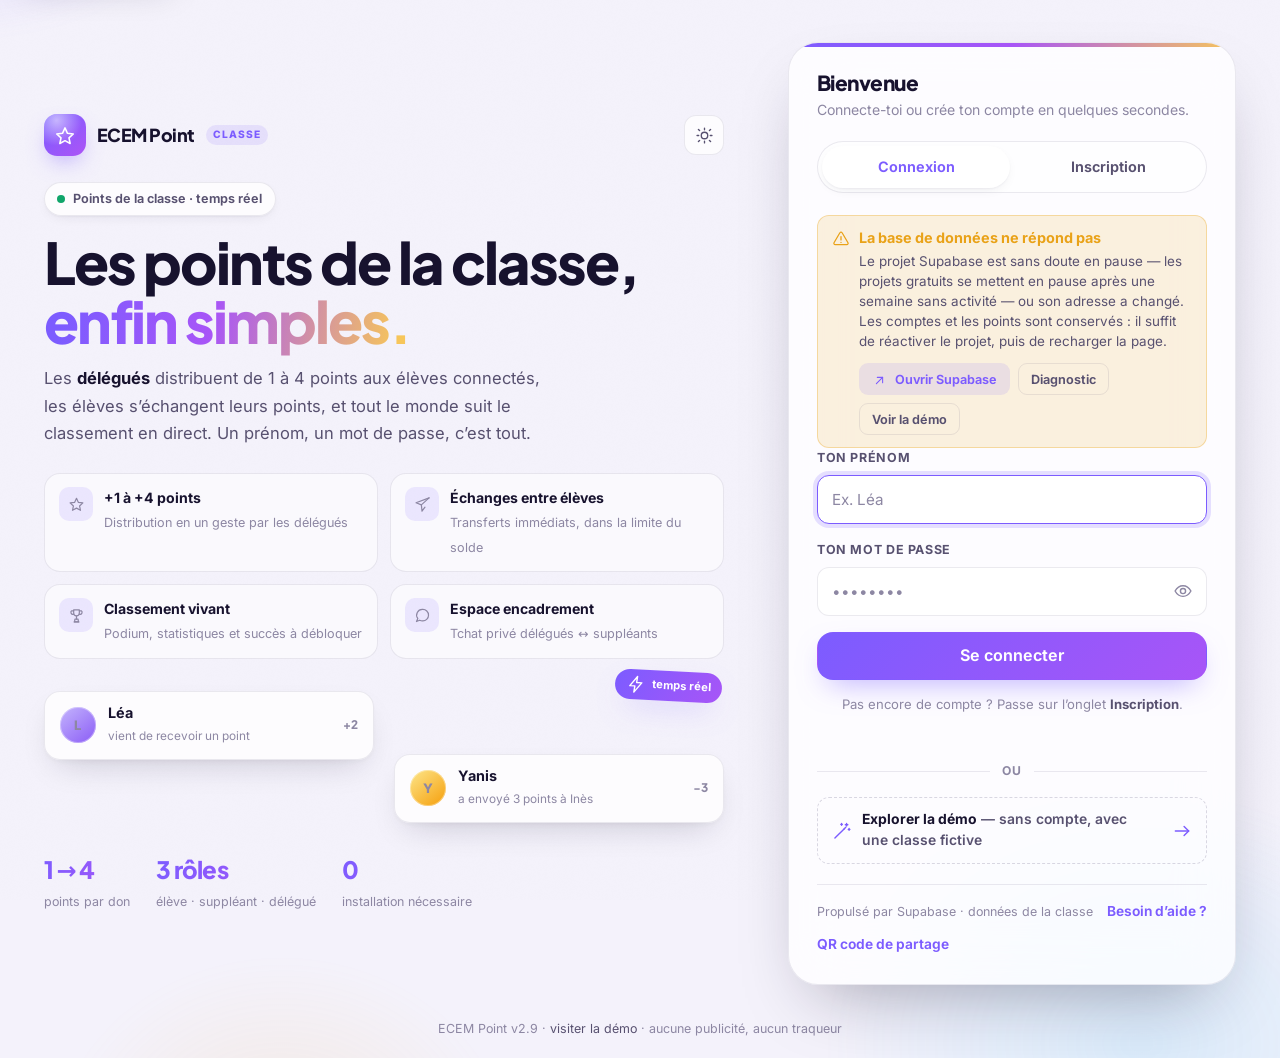
==== commit d7a8d259: "v2.9.0 : cartes à collectionner, modération centralisée, QR, anti-bruteforce et rapport de climat - " ====
--- a/index.html
+++ b/index.html
@@ -6,13 +6,13 @@
 <meta name="description" content="ECEM Point — les points de la classe, gérés par les délégués et les suppléants. Connexion et inscription.">
 <meta name="theme-color" content="#f6f5fb">
 <title>ECEM Point · Connexion</title>
-<link rel="manifest" href="manifest.webmanifest?v=2.6.0">
+<link rel="manifest" href="manifest.webmanifest?v=2.9.0">
 <link rel="icon" href="assets/icons/icon.svg" type="image/svg+xml">
 <link rel="icon" href="assets/icons/favicon-32.png" sizes="32x32" type="image/png">
 <link rel="apple-touch-icon" href="assets/icons/apple-touch-icon.png">
 <link rel="preload" href="assets/fonts/inter-latin-wght.woff2" as="font" type="font/woff2" crossorigin>
 <link rel="preload" href="assets/fonts/jakarta-latin-wght.woff2" as="font" type="font/woff2" crossorigin>
-<link rel="stylesheet" href="assets/css/style.css?v=2.6.0">
+<link rel="stylesheet" href="assets/css/style.css?v=2.9.0">
 <script>
   /* Thème appliqué avant le premier rendu : pas de flash blanc. */
   (function () {
@@ -261,26 +261,29 @@
     <div class="auth-foot">
       <span>Propulsé par Supabase · données de la classe</span>
       <button type="button" class="link" id="btn-help">Besoin d’aide&nbsp;?</button>
+      <button type="button" class="link" id="btn-qr">QR code de partage</button>
     </div>
   </section>
 </div>
 
 <p class="auth-copy">
-  ECEM Point v2.0 · <a href="app.html?demo=1">visiter la démo</a> · aucune publicité, aucun traqueur
+  ECEM Point v2.9 · <a href="app.html?demo=1">visiter la démo</a> · aucune publicité, aucun traqueur
 </p>
 
 <noscript>
   <p style="padding:24px;font-family:system-ui">Ce site a besoin de JavaScript.</p>
 </noscript>
 
-<script src="assets/vendor/supabase.js?v=2.6.0"></script>
-<script src="assets/js/config.js?v=2.6.0"></script>
-<script src="assets/js/health.js?v=2.6.0"></script>
-<script src="assets/js/theme.js?v=2.6.0"></script>
-<script src="assets/js/icons.js?v=2.6.0"></script>
-<script src="assets/js/ui.js?v=2.6.0"></script>
-<script src="assets/js/db.js?v=2.6.0"></script>
-<script src="assets/js/auth.js?v=2.6.0"></script>
-<script src="assets/js/pwa.js?v=2.6.0"></script>
+<script src="assets/vendor/supabase.js?v=2.9.0"></script>
+<script src="assets/js/config.js?v=2.9.0"></script>
+<script src="assets/js/health.js?v=2.9.0"></script>
+<script src="assets/js/theme.js?v=2.9.0"></script>
+<script src="assets/js/icons.js?v=2.9.0"></script>
+<script src="assets/js/ui.js?v=2.9.0"></script>
+<script src="assets/vendor/qrcode.js?v=2.9.0"></script>
+<script src="assets/js/qr.js?v=2.9.0"></script>
+<script src="assets/js/db.js?v=2.9.0"></script>
+<script src="assets/js/auth.js?v=2.9.0"></script>
+<script src="assets/js/pwa.js?v=2.9.0"></script>
 </body>
 </html>
--- a/assets/css/style.css
+++ b/assets/css/style.css
@@ -2404,28 +2404,57 @@
 .tchat-head-txt { display: grid; gap: 4px; min-width: 240px; }
 .tchat-outils { display: flex; align-items: center; gap: 10px; flex-wrap: wrap; }
 
-/* Interrupteur du filtre ------------------------------------------------ */
-.tchat-switch {
-  display: inline-flex; align-items: center; gap: 10px;
-  padding: 7px 13px 7px 8px;
-  border: 1px solid var(--border); border-radius: var(--radius-full);
-  background: var(--surface); color: var(--text-soft);
-  font-size: .84rem; font-weight: 650; cursor: pointer;
-  transition: border-color .2s var(--ease), background .2s var(--ease), color .2s var(--ease);
-}
-.tchat-switch:hover { border-color: var(--border-strong); color: var(--text); }
-.tchat-switch-rail {
-  position: relative; width: 38px; height: 21px; border-radius: 99px;
-  background: var(--accent); flex: none; transition: background .2s var(--ease);
-}
-.tchat-switch-knob {
-  position: absolute; top: 3px; left: 20px; width: 15px; height: 15px;
-  border-radius: 50%; background: #fff; transition: left .2s var(--ease);
-  box-shadow: 0 1px 3px rgba(0, 0, 0, .25);
-}
-.tchat-switch.is-off .tchat-switch-rail { background: var(--border-strong); }
-.tchat-switch.is-off .tchat-switch-knob { left: 3px; }
-.tchat-switch.is-off { color: var(--text-faint); }
+/* Filtre obligatoire : un badge, aucun interrupteur --------------------- */
+.tchat-verrou {
+  display: inline-flex; align-items: center; gap: 8px;
+  padding: 7px 13px;
+  border: 1px solid var(--accent); border-radius: var(--radius-full);
+  background: var(--accent-soft); color: var(--accent);
+  font-size: .84rem; font-weight: 750;
+  cursor: default; user-select: none;
+}
+.tchat-verrou-ico { font-size: .92rem; line-height: 1; }
+
+/* Annonces de l'encadrement -------------------------------------------- */
+.tchat-annonces {
+  display: grid; gap: 8px;
+  padding: 12px 14px; border-radius: var(--radius-sm);
+  background: linear-gradient(135deg, var(--gold-soft), rgba(233, 162, 24, .03));
+  border: 1px solid rgba(233, 162, 24, .38);
+}
+.tchat-annonces-titre {
+  display: inline-flex; align-items: center; gap: 7px;
+  font-size: .72rem; font-weight: 850; text-transform: uppercase;
+  letter-spacing: .06em; color: var(--gold, #b4780a);
+}
+.tchat-annonce {
+  display: flex; align-items: flex-start; gap: 8px;
+  font-size: .85rem; line-height: 1.45;
+}
+.tchat-annonce-txt { flex: 1; min-width: 0; overflow-wrap: anywhere; }
+.tchat-annonce-x {
+  flex: none; border: 0; background: none; cursor: pointer;
+  color: var(--text-faint); border-radius: 6px; padding: 2px 4px; line-height: 1;
+}
+.tchat-annonce-x:hover { color: var(--red); }
+
+.tchat-annonce-bouton.is-active {
+  border-color: var(--gold); color: var(--gold, #b4780a);
+  background: var(--gold-soft);
+}
+.chat-form.is-annonce { border-color: var(--gold); }
+
+.tchat-badge--annonce { background: rgba(233, 162, 24, .22); color: var(--gold, #b4780a); }
+.tchat-badge--edit { background: rgba(90, 120, 220, .16); color: #5a78dc; }
+.tchat-badge--masque { background: var(--red-soft); color: var(--red); }
+
+.msg--annonce .msg-bubble {
+  border-left: 3px solid var(--gold);
+  background: linear-gradient(135deg, var(--gold-soft), transparent 70%);
+}
+.msg--masque .msg-bubble {
+  opacity: .55; border: 1px dashed var(--border-strong); background: transparent;
+}
 
 /* Sélecteur de niveau --------------------------------------------------- */
 .tchat-seg {
@@ -2540,7 +2569,7 @@
 @media (max-width: 720px) {
   .tchat-head { gap: 12px; }
   .tchat-outils { width: 100%; justify-content: space-between; }
-  .tchat-switch-text { font-size: .8rem; }
+  .tchat-verrou { font-size: .8rem; }
   .tchat-cat { grid-template-columns: 108px 1fr 26px; }
   .tchat-journal li { grid-template-columns: 74px 1fr auto; }
   .tchat-journal-src { display: none; }
@@ -2807,6 +2836,13 @@
   font-size: .82rem;
 }
 
+.tchat-alerte--grave {
+  border-width: 2px;
+  border-color: var(--red);
+  background: rgba(229, 72, 77, .16);
+}
+.tchat-alerte--grave b { letter-spacing: .01em; }
+
 .tchat-compliment.is-active {
   border-color: var(--accent);
   background: var(--accent-soft);
@@ -2885,3 +2921,241 @@
   .admin-actions { width: 100%; justify-content: flex-start; }
   .admin-sous { font-size: .74rem; }
 }
+
+/* --------------------------------------------------------------------------
+ * Récapitulatif des droits (profil)
+ * ----------------------------------------------------------------------- */
+.acces-liste { display: grid; gap: 9px; margin: 0; padding: 0; list-style: none; }
+.acces-item {
+  display: flex; align-items: flex-start; gap: 10px;
+  font-size: .87rem; line-height: 1.45; color: var(--text-soft);
+}
+.acces-ico {
+  flex: none; width: 20px; height: 20px; border-radius: 50%;
+  display: inline-flex; align-items: center; justify-content: center;
+  background: var(--green-soft, rgba(46, 164, 106, .14));
+  color: var(--green, #2ea46a); font-size: .7rem; font-weight: 900;
+}
+
+/* ==========================================================================
+ * v2.9 — Cartes à collectionner, QR de partage, modération, climat
+ * ======================================================================== */
+
+/* --------------------------------------------------------------------------
+ * Cartes à collectionner
+ * ----------------------------------------------------------------------- */
+.cartes-hote { margin-top: 22px; }
+.cartes-panel .panel-body { padding-top: 4px; }
+
+.cartes-grille {
+  display: grid;
+  grid-template-columns: repeat(auto-fill, minmax(118px, 1fr));
+  gap: 12px;
+  margin: 14px 0 6px;
+}
+
+.carte {
+  position: relative;
+  display: flex;
+  flex-direction: column;
+  align-items: center;
+  gap: 6px;
+  padding: 12px 10px 11px;
+  border-radius: var(--radius, 16px);
+  border: 1px solid var(--border, rgba(34, 24, 76, .09));
+  background: var(--surface-solid, #fff);
+  box-shadow: var(--shadow-xs, 0 1px 2px rgba(23, 18, 46, .05));
+  text-align: center;
+  transition: transform .18s ease, box-shadow .18s ease;
+}
+.carte:hover { transform: translateY(-2px); box-shadow: var(--shadow-sm, 0 4px 14px -6px rgba(23, 18, 46, .12)); }
+
+.carte-vitrine {
+  width: 100%;
+  aspect-ratio: 4 / 3;
+  border-radius: var(--radius-sm, 12px);
+  display: flex;
+  align-items: center;
+  justify-content: center;
+  background: var(--accent-softer, rgba(124, 92, 255, .07));
+}
+.carte-emoji { font-size: 34px; line-height: 1; }
+
+.carte-nom {
+  font-family: var(--font-display, inherit);
+  font-size: .8rem;
+  font-weight: 700;
+  line-height: 1.2;
+  color: var(--text, #17122e);
+}
+.carte-raretes { display: flex; gap: 4px; flex-wrap: wrap; justify-content: center; }
+.carte-raretes .pill { font-size: .62rem; padding: 2px 7px; }
+
+.carte-doublon {
+  position: absolute;
+  top: 8px;
+  right: 8px;
+  min-width: 22px;
+  height: 22px;
+  border-radius: var(--radius-full, 999px);
+  background: var(--accent, #7c5cff);
+  color: #fff;
+  font-size: .68rem;
+  font-weight: 800;
+  display: inline-flex;
+  align-items: center;
+  justify-content: center;
+  padding: 0 6px;
+}
+
+.carte.is-locked {
+  opacity: .62;
+  border-style: dashed;
+  box-shadow: none;
+}
+.carte.is-locked .carte-vitrine { background: var(--surface-2, rgba(255, 255, 255, .55)); }
+.carte.is-locked .carte-emoji { font-size: 26px; opacity: .6; }
+
+/* Teintes par rareté */
+.carte--bleu .carte-vitrine   { background: linear-gradient(145deg, rgba(47, 125, 225, .18), rgba(47, 125, 225, .06)); }
+.carte--vert .carte-vitrine   { background: linear-gradient(145deg, rgba(16, 165, 106, .18), rgba(16, 165, 106, .06)); }
+.carte--violet .carte-vitrine { background: linear-gradient(145deg, rgba(124, 92, 255, .2), rgba(124, 92, 255, .06)); }
+.carte--orange .carte-vitrine { background: linear-gradient(145deg, rgba(240, 138, 36, .2), rgba(240, 138, 36, .06)); }
+.carte--or .carte-vitrine     { background: linear-gradient(145deg, rgba(233, 162, 24, .24), rgba(233, 162, 24, .08)); }
+.carte--rose .carte-vitrine   { background: linear-gradient(145deg, rgba(232, 85, 143, .22), rgba(232, 85, 143, .07)); }
+
+.carte--or.is-owned { border-color: rgba(233, 162, 24, .45); }
+.carte--rose.is-owned { border-color: rgba(232, 85, 143, .45); }
+
+.carte--grande {
+  max-width: 220px;
+  margin: 4px auto 0;
+  padding: 16px 14px;
+}
+.carte--grande .carte-emoji { font-size: 56px; }
+.carte--grande .carte-nom { font-size: .95rem; }
+
+.carte.is-revealed { animation: carte-pop .45s cubic-bezier(.2, .9, .3, 1.3); }
+@keyframes carte-pop {
+  from { transform: scale(.7) rotate(-4deg); opacity: 0; }
+  to   { transform: scale(1) rotate(0); opacity: 1; }
+}
+@media (prefers-reduced-motion: reduce) {
+  .carte.is-revealed { animation: none; }
+  .carte:hover { transform: none; }
+}
+
+.cartes-legende { font-size: .78rem; margin: 10px 0 2px; }
+
+/* --------------------------------------------------------------------------
+ * QR de partage
+ * ----------------------------------------------------------------------- */
+.qr-bloc { display: flex; flex-direction: column; align-items: center; gap: 12px; }
+.qr-image {
+  width: 100%;
+  max-width: 232px;
+  padding: 10px;
+  border-radius: var(--radius, 16px);
+  background: #fff;
+  border: 1px solid var(--border, rgba(34, 24, 76, .09));
+  box-shadow: var(--shadow-sm, 0 4px 14px -6px rgba(23, 18, 46, .12));
+}
+.qr-image svg { display: block; width: 100%; height: auto; }
+.qr-image--vide { color: var(--text-faint, #8d87a3); font-size: .8rem; text-align: center; padding: 26px 10px; }
+.qr-bas { display: flex; gap: 8px; width: 100%; }
+.qr-lien { flex: 1; font-size: .78rem; }
+.qr-legende { font-size: .76rem; text-align: center; margin: 0; }
+
+/* --------------------------------------------------------------------------
+ * Modération centralisée (admin)
+ * ----------------------------------------------------------------------- */
+.admin-ligne {
+  padding: 12px 16px;
+  border-bottom: 1px solid var(--border, rgba(34, 24, 76, .09));
+  display: grid;
+  gap: 7px;
+}
+.admin-ligne:last-child { border-bottom: 0; }
+.admin-ligne.is-muted { opacity: .62; }
+.admin-ligne-tete { display: flex; align-items: center; gap: 8px; flex-wrap: wrap; font-size: .85rem; }
+.admin-ligne-tete b { font-family: var(--font-display, inherit); }
+.admin-extrait {
+  margin: 0;
+  font-size: .87rem;
+  line-height: 1.45;
+  color: var(--text-soft, #585170);
+  background: var(--surface-3, rgba(247, 245, 255, .9));
+  border-radius: var(--radius-sm, 12px);
+  padding: 8px 11px;
+  white-space: pre-wrap;
+  overflow-wrap: anywhere;
+}
+.admin-actions { display: flex; gap: 6px; flex-wrap: wrap; }
+
+.admin-table { display: grid; }
+.admin-table-ligne {
+  display: grid;
+  grid-template-columns: minmax(80px, 1.2fr) 92px minmax(90px, 1.4fr) 72px;
+  gap: 8px;
+  align-items: center;
+  padding: 9px 16px;
+  border-bottom: 1px solid var(--border, rgba(34, 24, 76, .09));
+  font-size: .82rem;
+}
+.admin-table-ligne:last-child { border-bottom: 0; }
+.admin-table-nom { font-weight: 600; color: var(--text, #17122e); }
+.admin-table-agent { color: var(--text-faint, #8d87a3); overflow: hidden; text-overflow: ellipsis; white-space: nowrap; }
+@media (max-width: 640px) {
+  .admin-table-ligne { grid-template-columns: 1fr auto; row-gap: 4px; }
+  .admin-table-agent { grid-column: 1 / -1; }
+}
+
+/* --------------------------------------------------------------------------
+ * Rapport de climat (admin)
+ * ----------------------------------------------------------------------- */
+.climat-entete {
+  display: flex;
+  align-items: center;
+  gap: 20px;
+  flex-wrap: wrap;
+  padding: 18px;
+  margin-bottom: 16px;
+  border-radius: var(--radius-lg, 22px);
+  background: var(--surface-solid, #fff);
+  border: 1px solid var(--border, rgba(34, 24, 76, .09));
+  box-shadow: var(--shadow-sm, 0 4px 14px -6px rgba(23, 18, 46, .12));
+}
+.climat-score { flex: none; }
+.climat-chiffres { display: flex; gap: 18px; flex-wrap: wrap; }
+
+.climat-barre {
+  display: grid;
+  grid-template-columns: minmax(110px, 190px) 1fr 38px;
+  align-items: center;
+  gap: 10px;
+  margin-bottom: 9px;
+  font-size: .82rem;
+}
+.climat-barre-nom { color: var(--text-soft, #585170); }
+.climat-barre-piste {
+  height: 9px;
+  border-radius: 999px;
+  background: var(--surface-2, rgba(255, 255, 255, .55));
+  overflow: hidden;
+}
+.climat-barre-piste > span {
+  display: block;
+  height: 100%;
+  border-radius: 999px;
+  background: linear-gradient(90deg, var(--accent, #7c5cff), var(--accent-2, #a855f7));
+}
+.climat-barre b { text-align: right; font-variant-numeric: tabular-nums; }
+
+/* Pastilles de couleur utilisées par les raretés et les statuts */
+.pill--bleu   { background: rgba(47, 125, 225, .13);  color: #2f7de1; }
+.pill--vert   { background: rgba(16, 165, 106, .13);  color: #0f935f; }
+.pill--violet { background: rgba(124, 92, 255, .14);  color: #6b4ce0; }
+.pill--orange { background: rgba(240, 138, 36, .16);  color: #c97216; }
+.pill--or     { background: rgba(233, 162, 24, .16);  color: #b57c0d; }
+.pill--rose   { background: rgba(232, 85, 143, .15);  color: #c93a76; }
+.pill--ok     { background: rgba(16, 165, 106, .13);  color: #0f935f; }
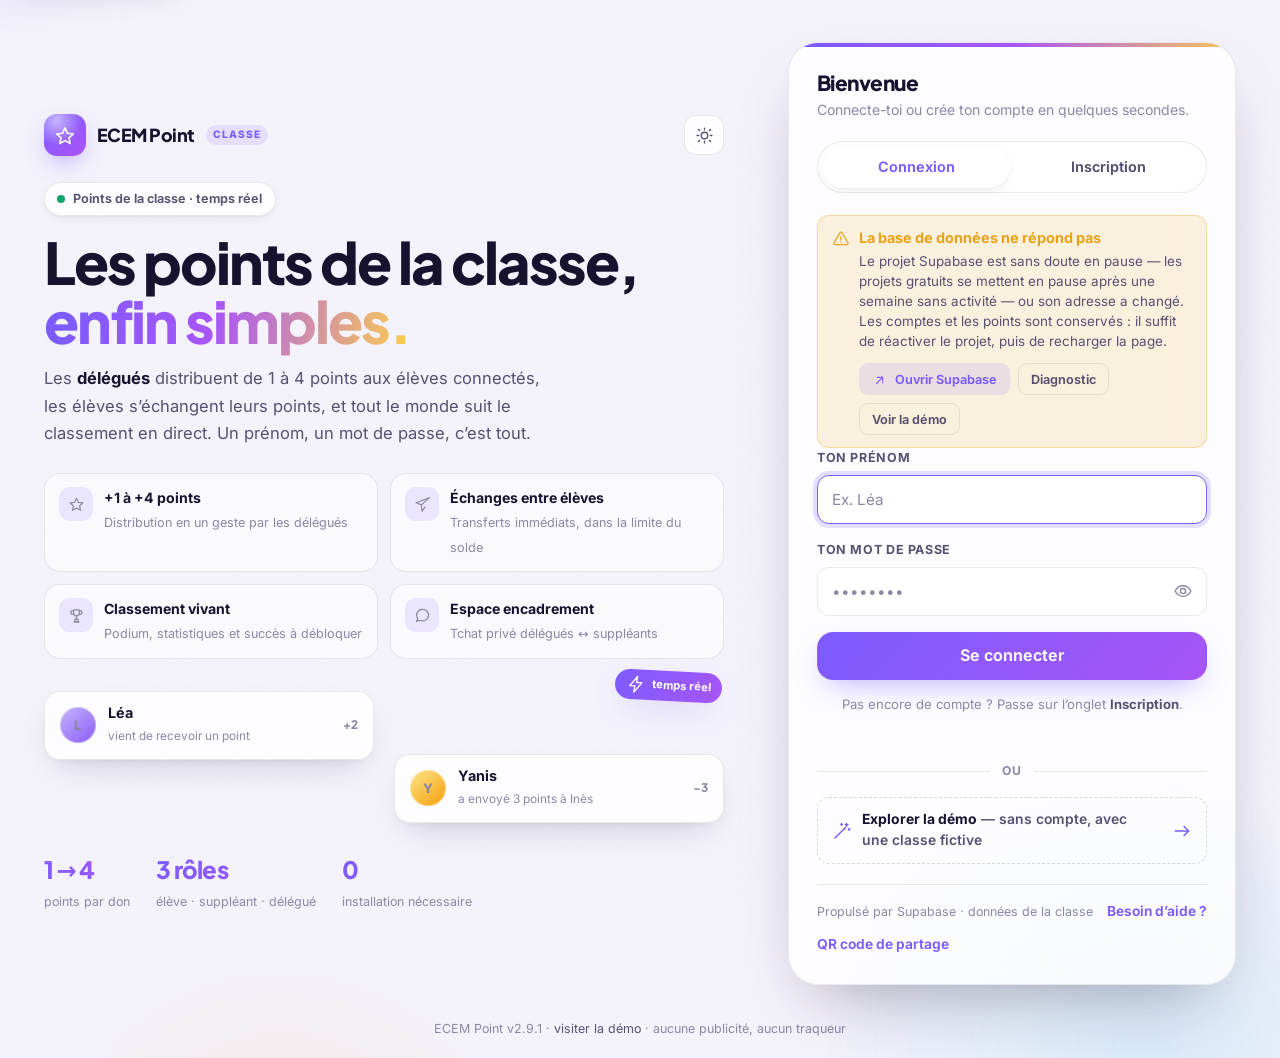
==== commit 3f5d6626: "v2.9.1 : délégués et suppléants gagnent des points, messages réécrits sans badge • Migration 0020 : " ====
--- a/index.html
+++ b/index.html
@@ -6,13 +6,13 @@
 <meta name="description" content="ECEM Point — les points de la classe, gérés par les délégués et les suppléants. Connexion et inscription.">
 <meta name="theme-color" content="#f6f5fb">
 <title>ECEM Point · Connexion</title>
-<link rel="manifest" href="manifest.webmanifest?v=2.9.0">
+<link rel="manifest" href="manifest.webmanifest?v=2.9.1">
 <link rel="icon" href="assets/icons/icon.svg" type="image/svg+xml">
 <link rel="icon" href="assets/icons/favicon-32.png" sizes="32x32" type="image/png">
 <link rel="apple-touch-icon" href="assets/icons/apple-touch-icon.png">
 <link rel="preload" href="assets/fonts/inter-latin-wght.woff2" as="font" type="font/woff2" crossorigin>
 <link rel="preload" href="assets/fonts/jakarta-latin-wght.woff2" as="font" type="font/woff2" crossorigin>
-<link rel="stylesheet" href="assets/css/style.css?v=2.9.0">
+<link rel="stylesheet" href="assets/css/style.css?v=2.9.1">
 <script>
   /* Thème appliqué avant le premier rendu : pas de flash blanc. */
   (function () {
@@ -267,23 +267,23 @@
 </div>
 
 <p class="auth-copy">
-  ECEM Point v2.9 · <a href="app.html?demo=1">visiter la démo</a> · aucune publicité, aucun traqueur
+  ECEM Point v2.9.1 · <a href="app.html?demo=1">visiter la démo</a> · aucune publicité, aucun traqueur
 </p>
 
 <noscript>
   <p style="padding:24px;font-family:system-ui">Ce site a besoin de JavaScript.</p>
 </noscript>
 
-<script src="assets/vendor/supabase.js?v=2.9.0"></script>
-<script src="assets/js/config.js?v=2.9.0"></script>
-<script src="assets/js/health.js?v=2.9.0"></script>
-<script src="assets/js/theme.js?v=2.9.0"></script>
-<script src="assets/js/icons.js?v=2.9.0"></script>
-<script src="assets/js/ui.js?v=2.9.0"></script>
-<script src="assets/vendor/qrcode.js?v=2.9.0"></script>
-<script src="assets/js/qr.js?v=2.9.0"></script>
-<script src="assets/js/db.js?v=2.9.0"></script>
-<script src="assets/js/auth.js?v=2.9.0"></script>
-<script src="assets/js/pwa.js?v=2.9.0"></script>
+<script src="assets/vendor/supabase.js?v=2.9.1"></script>
+<script src="assets/js/config.js?v=2.9.1"></script>
+<script src="assets/js/health.js?v=2.9.1"></script>
+<script src="assets/js/theme.js?v=2.9.1"></script>
+<script src="assets/js/icons.js?v=2.9.1"></script>
+<script src="assets/js/ui.js?v=2.9.1"></script>
+<script src="assets/vendor/qrcode.js?v=2.9.1"></script>
+<script src="assets/js/qr.js?v=2.9.1"></script>
+<script src="assets/js/db.js?v=2.9.1"></script>
+<script src="assets/js/auth.js?v=2.9.1"></script>
+<script src="assets/js/pwa.js?v=2.9.1"></script>
 </body>
 </html>
--- a/assets/css/style.css
+++ b/assets/css/style.css
@@ -2445,7 +2445,6 @@
 .chat-form.is-annonce { border-color: var(--gold); }
 
 .tchat-badge--annonce { background: rgba(233, 162, 24, .22); color: var(--gold, #b4780a); }
-.tchat-badge--edit { background: rgba(90, 120, 220, .16); color: #5a78dc; }
 .tchat-badge--masque { background: var(--red-soft); color: var(--red); }
 
 .msg--annonce .msg-bubble {
@@ -3159,3 +3158,14 @@
 .pill--or     { background: rgba(233, 162, 24, .16);  color: #b57c0d; }
 .pill--rose   { background: rgba(232, 85, 143, .15);  color: #c93a76; }
 .pill--ok     { background: rgba(16, 165, 106, .13);  color: #0f935f; }
+
+/* Barre d'outils du rapport de climat (onglet « Climat ») */
+.climat-barre-outils {
+  display: flex;
+  align-items: center;
+  justify-content: space-between;
+  gap: 14px;
+  flex-wrap: wrap;
+  margin-bottom: 16px;
+}
+.climat-lien { margin-top: 8px; }
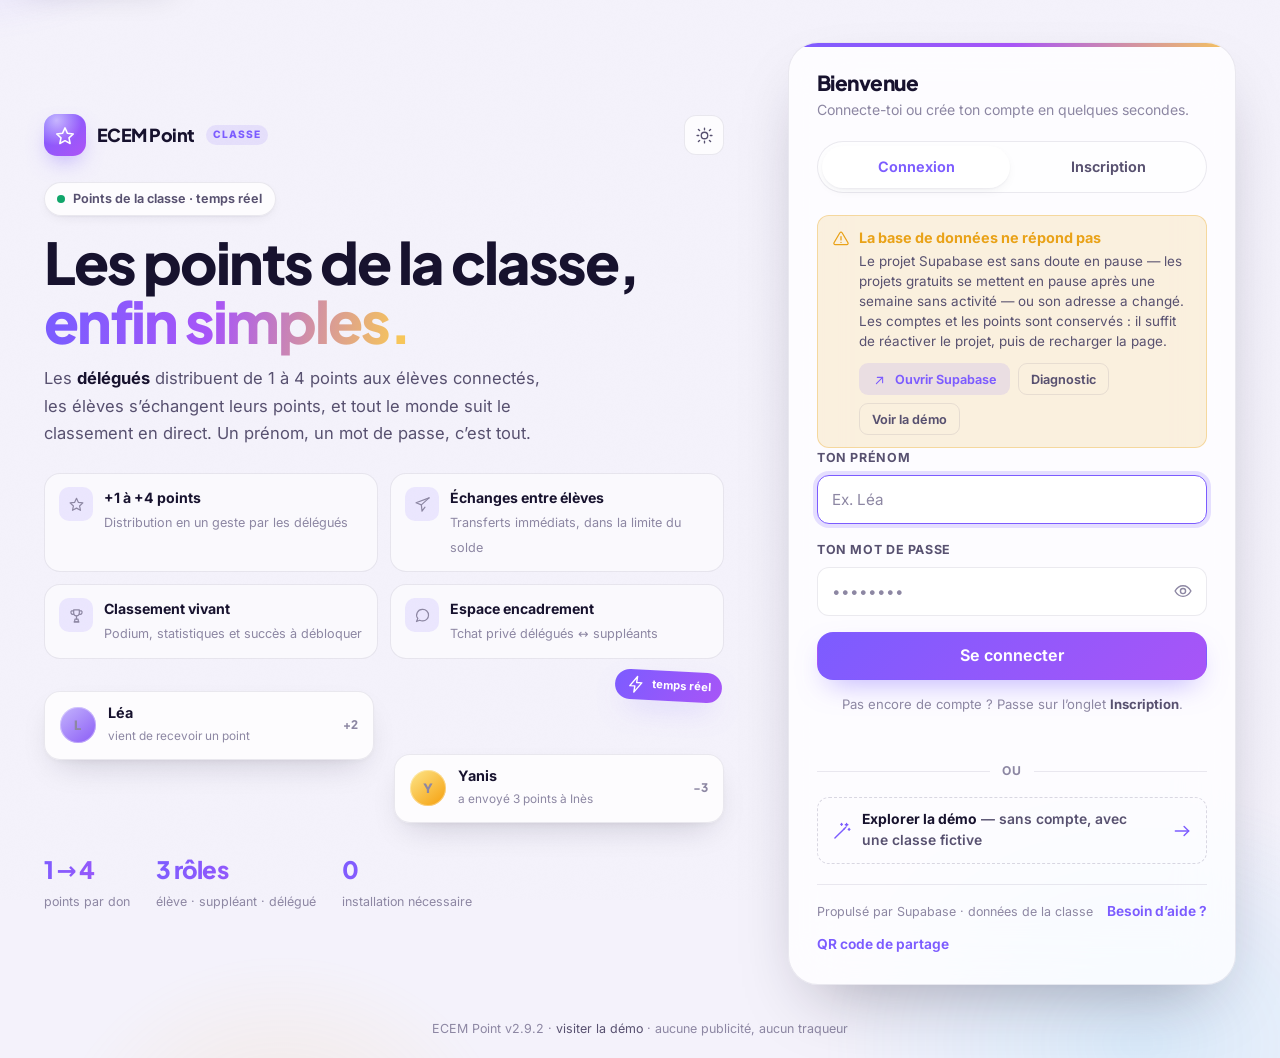
==== commit f4680a54: "v2.9.2 : l'IP et l'appareil de chaque session visibles dans Admin → Connexions Supabase conserve l'I" ====
--- a/index.html
+++ b/index.html
@@ -6,13 +6,13 @@
 <meta name="description" content="ECEM Point — les points de la classe, gérés par les délégués et les suppléants. Connexion et inscription.">
 <meta name="theme-color" content="#f6f5fb">
 <title>ECEM Point · Connexion</title>
-<link rel="manifest" href="manifest.webmanifest?v=2.9.1">
+<link rel="manifest" href="manifest.webmanifest?v=2.9.2">
 <link rel="icon" href="assets/icons/icon.svg" type="image/svg+xml">
 <link rel="icon" href="assets/icons/favicon-32.png" sizes="32x32" type="image/png">
 <link rel="apple-touch-icon" href="assets/icons/apple-touch-icon.png">
 <link rel="preload" href="assets/fonts/inter-latin-wght.woff2" as="font" type="font/woff2" crossorigin>
 <link rel="preload" href="assets/fonts/jakarta-latin-wght.woff2" as="font" type="font/woff2" crossorigin>
-<link rel="stylesheet" href="assets/css/style.css?v=2.9.1">
+<link rel="stylesheet" href="assets/css/style.css?v=2.9.2">
 <script>
   /* Thème appliqué avant le premier rendu : pas de flash blanc. */
   (function () {
@@ -267,23 +267,23 @@
 </div>
 
 <p class="auth-copy">
-  ECEM Point v2.9.1 · <a href="app.html?demo=1">visiter la démo</a> · aucune publicité, aucun traqueur
+  ECEM Point v2.9.2 · <a href="app.html?demo=1">visiter la démo</a> · aucune publicité, aucun traqueur
 </p>
 
 <noscript>
   <p style="padding:24px;font-family:system-ui">Ce site a besoin de JavaScript.</p>
 </noscript>
 
-<script src="assets/vendor/supabase.js?v=2.9.1"></script>
-<script src="assets/js/config.js?v=2.9.1"></script>
-<script src="assets/js/health.js?v=2.9.1"></script>
-<script src="assets/js/theme.js?v=2.9.1"></script>
-<script src="assets/js/icons.js?v=2.9.1"></script>
-<script src="assets/js/ui.js?v=2.9.1"></script>
-<script src="assets/vendor/qrcode.js?v=2.9.1"></script>
-<script src="assets/js/qr.js?v=2.9.1"></script>
-<script src="assets/js/db.js?v=2.9.1"></script>
-<script src="assets/js/auth.js?v=2.9.1"></script>
-<script src="assets/js/pwa.js?v=2.9.1"></script>
+<script src="assets/vendor/supabase.js?v=2.9.2"></script>
+<script src="assets/js/config.js?v=2.9.2"></script>
+<script src="assets/js/health.js?v=2.9.2"></script>
+<script src="assets/js/theme.js?v=2.9.2"></script>
+<script src="assets/js/icons.js?v=2.9.2"></script>
+<script src="assets/js/ui.js?v=2.9.2"></script>
+<script src="assets/vendor/qrcode.js?v=2.9.2"></script>
+<script src="assets/js/qr.js?v=2.9.2"></script>
+<script src="assets/js/db.js?v=2.9.2"></script>
+<script src="assets/js/auth.js?v=2.9.2"></script>
+<script src="assets/js/pwa.js?v=2.9.2"></script>
 </body>
 </html>
